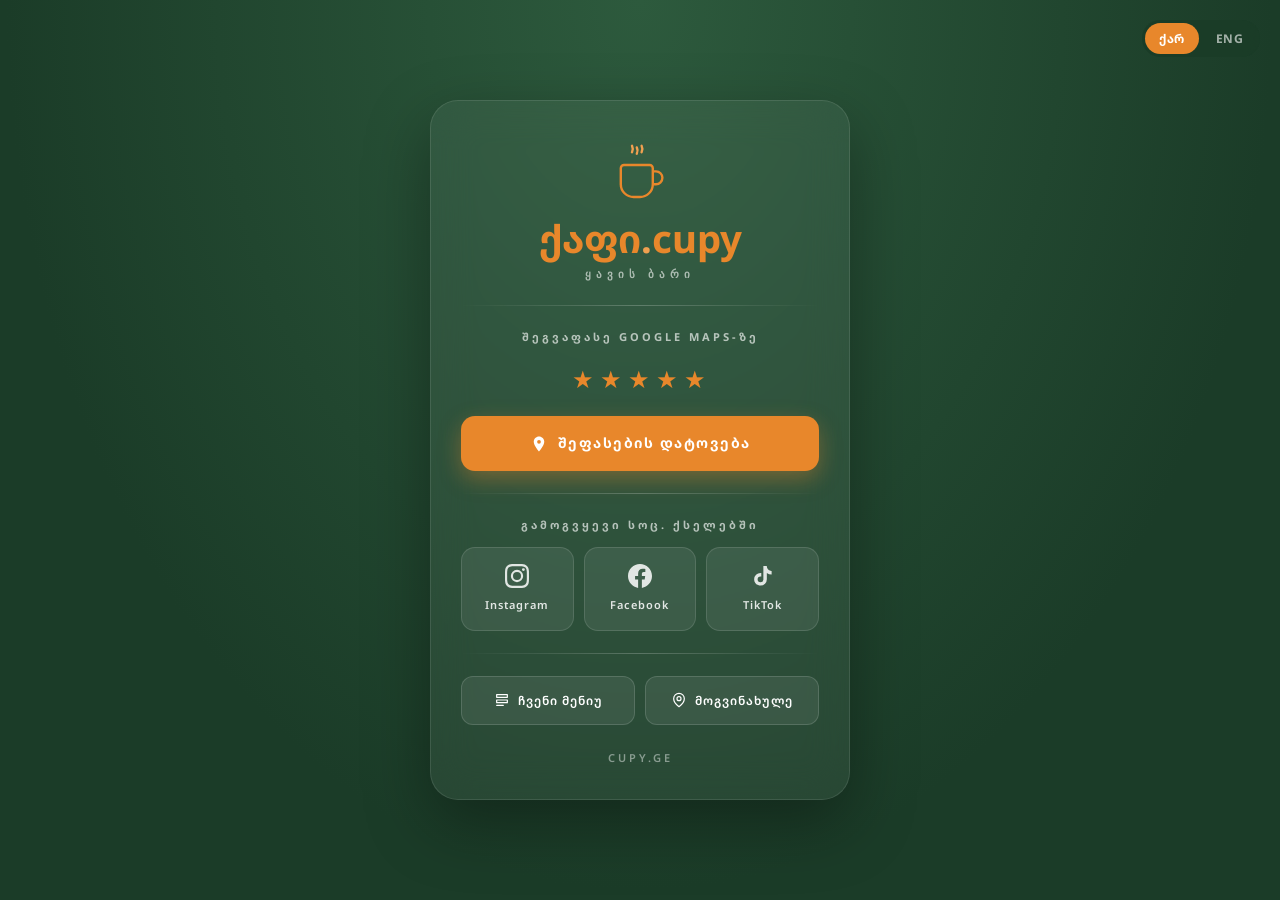
==== links.html @ 667049ec "Add links page Co-Authored-By: Claude Opus 4.7 (1M context) <noreply@anthropic.com>" ====
<!DOCTYPE html>
<html lang="ka">
<head>
  <meta charset="UTF-8">
  <meta name="viewport" content="width=device-width, initial-scale=1.0">
  <meta http-equiv="X-UA-Compatible" content="IE=edge">

  <!-- SEO -->
  <title>ქაფი • cupy | Links — Review, Socials & Menu</title>
  <meta name="description" content="ქაფი • cupy — დაგვიტოვე შეფასება Google Maps-ზე და გამოგვყევი სოციალურ ქსელებში. Rate us on Google Maps and follow cupy coffee bar on socials.">
  <meta name="robots" content="index, follow">
  <link rel="canonical" href="https://cupy.ge/links">

  <!-- Open Graph -->
  <meta property="og:type" content="website">
  <meta property="og:title" content="ქაფი • cupy — Review & Socials">
  <meta property="og:description" content="Rate us on Google Maps and follow cupy coffee bar on Instagram, Facebook and TikTok.">
  <meta property="og:url" content="https://cupy.ge/links">
  <meta property="og:image" content="https://cupy.ge/images/og-cover.png">
  <meta property="og:locale" content="ka_GE">
  <meta property="og:locale:alternate" content="en_US">

  <!-- Hreflang -->
  <link rel="alternate" hreflang="ka" href="https://cupy.ge/links">
  <link rel="alternate" hreflang="en" href="https://cupy.ge/links?lang=en">
  <link rel="alternate" hreflang="x-default" href="https://cupy.ge/links">

  <!-- Favicon -->
  <link rel="icon" href="favicon/favicon.svg" type="image/svg+xml">
  <link rel="manifest" href="favicon/site.webmanifest">
  <meta name="theme-color" content="#1B3C28">

  <!-- Fonts -->
  <link rel="preconnect" href="https://fonts.googleapis.com">
  <link rel="preconnect" href="https://fonts.gstatic.com" crossorigin>
  <link href="https://fonts.googleapis.com/css2?family=Noto+Sans+Georgian:wght@400;600;700&display=swap" rel="stylesheet">

  <!-- Stylesheet -->
  <link rel="preload" href="css/style.min.css" as="style">
  <link rel="stylesheet" href="css/style.min.css" media="print" onload="this.media='all'">
  <noscript><link rel="stylesheet" href="css/style.min.css"></noscript>
</head>
<body class="lp-body">

  <!-- Language Toggle (floating) -->
  <div class="lp-lang lang-toggle" role="group" aria-label="Language">
    <button class="lang-btn active" data-lang="ka" onclick="setLang('ka')">ქარ</button>
    <button class="lang-btn" data-lang="en" onclick="setLang('en')">ENG</button>
  </div>

  <main class="lp-card">

    <!-- Logo -->
    <div class="lp-logo-wrap">
      <div class="lp-icon" aria-hidden="true">
        <svg viewBox="0 0 80 80" fill="none" xmlns="http://www.w3.org/2000/svg">
          <path d="M20 30h32a4 4 0 0 1 4 4v20a16 16 0 0 1-16 16H32a16 16 0 0 1-16-16V34a4 4 0 0 1 4-4z" stroke="#E8872B" stroke-width="3"/>
          <path d="M56 38h4a8 8 0 0 1 0 16h-4" stroke="#E8872B" stroke-width="3"/>
          <path d="M30 14c0 0 2-4 0-8" stroke="#F0A050" stroke-width="3" stroke-linecap="round"/>
          <path d="M36 16c0 0 2-4 0-8" stroke="#F0A050" stroke-width="3" stroke-linecap="round"/>
          <path d="M42 14c0 0 2-4 0-8" stroke="#F0A050" stroke-width="3" stroke-linecap="round"/>
        </svg>
      </div>
      <h1 class="lp-logo"><span data-ka="ქაფი" data-en="cupy">ქაფი</span><span class="dot">.</span>cupy</h1>
      <p class="lp-subtitle" data-ka="ყავის ბარი" data-en="coffee bar">ყავის ბარი</p>
    </div>

    <div class="lp-divider"></div>

    <!-- Rate on Google Maps -->
    <section class="lp-sec">
      <p class="lp-label" data-ka="შეგვაფასე Google Maps-ზე" data-en="Rate us on Google Maps">შეგვაფასე Google Maps-ზე</p>
      <div class="lp-stars" aria-hidden="true">
        <span>★</span><span>★</span><span>★</span><span>★</span><span>★</span>
      </div>
      <a href="https://maps.app.goo.gl/9YFwAdJ19i42Wx4o9" class="lp-btn" target="_blank" rel="noopener noreferrer">
        <svg viewBox="0 0 24 24" fill="currentColor" aria-hidden="true"><path d="M12 2C8.13 2 5 5.13 5 9c0 5.25 7 13 7 13s7-7.75 7-13c0-3.87-3.13-7-7-7zm0 9.5a2.5 2.5 0 1 1 0-5 2.5 2.5 0 0 1 0 5z"/></svg>
        <span data-ka="შეფასების დატოვება" data-en="Leave a Review">შეფასების დატოვება</span>
      </a>
    </section>

    <div class="lp-divider"></div>

    <!-- Follow on Socials -->
    <section class="lp-sec">
      <p class="lp-label" data-ka="გამოგვყევი სოც. ქსელებში" data-en="Follow us on socials">გამოგვყევი სოც. ქსელებში</p>
      <div class="lp-socials">
        <a href="https://www.instagram.com/cupy.coffeebar/" class="lp-social lp-ig" aria-label="Instagram" target="_blank" rel="noopener noreferrer">
          <svg viewBox="0 0 24 24" aria-hidden="true"><path d="M12 2.163c3.204 0 3.584.012 4.85.07 3.252.148 4.771 1.691 4.919 4.919.058 1.265.069 1.645.069 4.849 0 3.205-.012 3.584-.069 4.849-.149 3.225-1.664 4.771-4.919 4.919-1.266.058-1.644.07-4.85.07-3.204 0-3.584-.012-4.849-.07-3.26-.149-4.771-1.699-4.919-4.92-.058-1.265-.07-1.644-.07-4.849 0-3.204.013-3.583.07-4.849.149-3.227 1.664-4.771 4.919-4.919 1.266-.057 1.645-.069 4.849-.069zM12 0C8.741 0 8.333.014 7.053.072 2.695.272.273 2.69.073 7.052.014 8.333 0 8.741 0 12c0 3.259.014 3.668.072 4.948.2 4.358 2.618 6.78 6.98 6.98C8.333 23.986 8.741 24 12 24c3.259 0 3.668-.014 4.948-.072 4.354-.2 6.782-2.618 6.979-6.98.059-1.28.073-1.689.073-4.948 0-3.259-.014-3.667-.072-4.947-.196-4.354-2.617-6.78-6.979-6.98C15.668.014 15.259 0 12 0zm0 5.838a6.162 6.162 0 100 12.324 6.162 6.162 0 000-12.324zM12 16a4 4 0 110-8 4 4 0 010 8zm6.406-11.845a1.44 1.44 0 100 2.881 1.44 1.44 0 000-2.881z"/></svg>
          <span>Instagram</span>
        </a>
        <a href="https://www.facebook.com/coffee.moves.friendship/" class="lp-social lp-fb" aria-label="Facebook" target="_blank" rel="noopener noreferrer">
          <svg viewBox="0 0 24 24" aria-hidden="true"><path d="M24 12.073c0-6.627-5.373-12-12-12s-12 5.373-12 12c0 5.99 4.388 10.954 10.125 11.854v-8.385H7.078v-3.47h3.047V9.43c0-3.007 1.792-4.669 4.533-4.669 1.312 0 2.686.235 2.686.235v2.953H15.83c-1.491 0-1.956.925-1.956 1.874v2.25h3.328l-.532 3.47h-2.796v8.385C19.612 23.027 24 18.062 24 12.073z"/></svg>
          <span>Facebook</span>
        </a>
        <a href="https://www.tiktok.com/@coffee.moves.friendship" class="lp-social lp-tt" aria-label="TikTok" target="_blank" rel="noopener noreferrer">
          <svg viewBox="0 0 24 24" aria-hidden="true"><path d="M19.59 6.69a4.83 4.83 0 01-3.77-4.25V2h-3.45v13.67a2.89 2.89 0 01-2.88 2.5 2.89 2.89 0 01-2.89-2.89 2.89 2.89 0 012.89-2.89c.28 0 .54.04.79.1v-3.5a6.37 6.37 0 00-.79-.05A6.34 6.34 0 003.15 15.2a6.34 6.34 0 0010.86 4.44 6.28 6.28 0 001.83-4.44V8.88a8.28 8.28 0 004.79 1.52V7a4.85 4.85 0 01-1.04-.31z"/></svg>
          <span>TikTok</span>
        </a>
      </div>
    </section>

    <div class="lp-divider"></div>

    <!-- Secondary actions -->
    <section class="lp-sec">
      <div class="lp-secs">
        <a href="/menu" class="lp-btn-sec">
          <svg viewBox="0 0 24 24" fill="none" stroke="currentColor" stroke-width="1.8" stroke-linecap="round" stroke-linejoin="round" aria-hidden="true"><path d="M4 4h16v4H4zM4 12h16v4H4zM4 20h10v0"/></svg>
          <span data-ka="ჩვენი მენიუ" data-en="Our Menu">ჩვენი მენიუ</span>
        </a>
        <a href="https://maps.google.com/?q=148%20Davit%20Guramishvili%20Ave%2C%20Tbilisi" class="lp-btn-sec" target="_blank" rel="noopener noreferrer">
          <svg viewBox="0 0 24 24" fill="none" stroke="currentColor" stroke-width="1.8" stroke-linecap="round" stroke-linejoin="round" aria-hidden="true"><path d="M20 10c0 6-8 12-8 12s-8-6-8-12a8 8 0 1 1 16 0Z"/><circle cx="12" cy="10" r="3"/></svg>
          <span data-ka="მოგვინახულე" data-en="Visit Us">მოგვინახულე</span>
        </a>
      </div>
    </section>

    <p class="lp-foot">
      <a href="/" data-ka="cupy.ge" data-en="cupy.ge">cupy.ge</a>
    </p>

  </main>

  <!-- JavaScript -->
  <script src="js/script.min.js" defer></script>
</body>
</html>
---- css/style.min.css ----
:root{--gd:#1B3C28;--g:#2D5A3D;--gm:#3A7D52;--gl:#6BAF82;--gp:#E6EDE8;--gbg:#EFF5F1;--o:#E8872B;--ol:#F0A050;--og:#FFF3E6;--cr:#F8F6F1;--crl:#FDFCF9;--w:#FEFEFE;--t:#1E3328;--tm:#3D5C4A;--tl:#6D8B78;--bd:#D4DDD6}@font-face{font-family:'New Hero';src:url('../fonts/new-hero.woff2') format('woff2'),local('New Hero'),local('NewHero');font-weight:400 800;font-style:normal;font-display:swap}*,::after,::before{margin:0;padding:0;box-sizing:border-box}html{scroll-behavior:smooth;-webkit-text-size-adjust:100%}body{font-family:'New Hero',Nunito,'Noto Sans Georgian',sans-serif;background:var(--cr);color:var(--t);overflow-x:hidden;line-height:1.6;-webkit-font-smoothing:antialiased}img{max-width:100%;height:auto;display:block}a{text-decoration:none;color:inherit}button{font-family:inherit;cursor:pointer;border:none}.noscript-fallback{padding:40px;text-align:center;font-family:sans-serif}body::before{content:'';position:fixed;inset:0;pointer-events:none;z-index:9999;opacity:.015;background-image:url("data:image/svg+xml,%3Csvg viewBox='0 0 256 256' xmlns='http://www.w3.org/2000/svg'%3E%3Cfilter id='n'%3E%3CfeTurbulence type='fractalNoise' baseFrequency='0.85' numOctaves='4' stitchTiles='stitch'/%3E%3C/filter%3E%3Crect width='100%25' height='100%25' filter='url(%23n)'/%3E%3C/svg%3E")}@media (max-width:640px){body::before{display:none}}.ctn{max-width:1160px;margin:0 auto;padding:0 24px}.lang-toggle{display:flex;gap:3px;background:rgba(27,60,40,.92);backdrop-filter:blur(12px);border-radius:100px;padding:3px;margin-left:auto}.lang-btn{background:0 0;color:rgba(255,255,255,.6);font-family:'New Hero',Nunito,'Noto Sans Georgian',sans-serif;font-size:12px;font-weight:700;padding:7px 14px;border-radius:100px;transition:.3s;letter-spacing:.5px}.lang-btn.active{background:var(--o);color:#fff}.mob-btn{display:none;position:fixed;top:20px;left:20px;z-index:1001;width:44px;height:44px;background:rgba(27,60,40,.92);backdrop-filter:blur(12px);border-radius:12px;flex-direction:column;align-items:center;justify-content:center;gap:5px}.mob-btn span{display:block;width:20px;height:2px;background:#fff;border-radius:2px;transition:.3s}.mob-btn.open span:first-child{transform:rotate(45deg) translate(5px,5px)}.mob-btn.open span:nth-child(2){opacity:0}.mob-btn.open span:nth-child(3){transform:rotate(-45deg) translate(5px,-5px)}nav{position:fixed;top:0;left:0;width:100%;z-index:999;padding:18px 0;transition:.4s}nav.scrolled{background:rgba(248,246,241,.95);backdrop-filter:blur(14px);padding:12px 0;box-shadow:0 2px 24px rgba(27,60,40,.07)}nav.scrolled .lang-toggle{background:rgba(27,60,40,.12)}.nav-in{display:flex;justify-content:center;align-items:center;gap:40px}.nav-in a{font-size:13px;font-weight:700;letter-spacing:1.5px;text-transform:uppercase;color:var(--g);transition:.3s;position:relative}.nav-in a::after{content:'';position:absolute;bottom:-4px;left:0;width:0;height:2px;background:var(--o);border-radius:2px;transition:width .3s}.nav-in a:hover{color:var(--o)}.nav-in a:hover::after{width:100%}.ndot{width:5px;height:5px;border-radius:50%;background:var(--o);opacity:.4}.hero{min-height:100vh;display:flex;flex-direction:column;justify-content:center;align-items:center;text-align:center;position:relative;background:linear-gradient(170deg,var(--gbg) 0,var(--cr) 50%,var(--og) 100%);padding:80px 24px 60px;overflow:hidden}.hc{position:absolute;border-radius:50%;opacity:.12;animation:fl 10s ease-in-out infinite}.hc:first-child{width:300px;height:300px;border:2px solid var(--gm);top:8%;left:5%}.hc:nth-child(2){width:400px;height:400px;border:2px solid var(--o);top:15%;right:5%;animation-delay:-3s}.hc:nth-child(3){width:200px;height:200px;background:var(--o);bottom:12%;left:12%;animation-delay:-6s;opacity:.06}.hc:nth-child(4){width:160px;height:160px;background:var(--gm);bottom:20%;right:15%;animation-delay:-2s;opacity:.06}@keyframes fl{0%,100%{transform:translateY(0) scale(1)}50%{transform:translateY(-18px) scale(1.02)}}.hi{width:72px;height:72px;margin-bottom:28px;opacity:0;animation:fu .7s ease .2s forwards}.hb{font-family:'New Hero',Fredoka,'Noto Sans Georgian',sans-serif;font-size:clamp(3.5rem, 10vw, 8rem);font-weight:700;color:var(--gd);line-height:1;margin-bottom:6px;opacity:0;animation:fu .7s ease .35s forwards}.hb .dot{color:var(--o)}.hs{font-family:'New Hero',Fredoka,sans-serif;font-size:clamp(1rem, 2.5vw, 1.4rem);font-weight:600;color:var(--o);letter-spacing:8px;text-transform:uppercase;margin-bottom:36px;opacity:0;animation:fu .7s ease .5s forwards}html[lang=ka] .hb{margin-bottom:16px}.ht{font-family:'New Hero',Nunito,'Noto Sans Georgian',sans-serif;font-size:clamp(1rem, 2vw, 1.2rem);font-weight:400;color:var(--tl);max-width:420px;line-height:1.7;opacity:0;animation:fu .7s ease .65s forwards}.sh{position:absolute;bottom:32px;left:50%;transform:translateX(-50%);display:flex;flex-direction:column;align-items:center;gap:8px;opacity:0;animation:fu .7s ease 1s forwards}.sh span{font-size:10px;letter-spacing:3px;text-transform:uppercase;color:var(--tl);font-weight:600}.shl{width:2px;height:32px;background:var(--o);border-radius:2px;animation:pu 2s ease-in-out infinite}@keyframes pu{0%,100%{transform:scaleY(1);opacity:1}50%{transform:scaleY(.4);opacity:.3}}@keyframes fu{from{opacity:0;transform:translateY(24px)}to{opacity:1;transform:translateY(0)}}.sp{padding:80px 0}.sl{font-family:'New Hero',Fredoka,'Noto Sans Georgian',sans-serif;font-size:13px;font-weight:600;letter-spacing:3px;text-transform:uppercase;color:var(--o);margin-bottom:10px}.st{font-family:'New Hero',Fredoka,'Noto Sans Georgian',sans-serif;font-size:clamp(1.8rem, 4vw, 2.8rem);font-weight:700;color:var(--gd);margin-bottom:14px;line-height:1.2}.sd{font-size:1rem;color:var(--tl);line-height:1.7;max-width:520px}.aw{background:var(--w);border-radius:24px;overflow:hidden;display:grid;grid-template-columns:1fr 1fr;box-shadow:0 4px 40px rgba(27,60,40,.05)}.ai{background:linear-gradient(135deg,var(--g) 0,var(--gm) 50%,var(--ol) 100%);position:relative;min-height:400px;display:flex;align-items:flex-end;padding:24px}.ai::before{content:'☕';position:absolute;top:50%;left:50%;transform:translate(-50%,-50%);font-size:90px;opacity:.2}.ail{background:rgba(0,0,0,.45);backdrop-filter:blur(8px);color:#fff;padding:14px 20px;border-radius:12px;font-size:13px;font-weight:500;width:100%}.ac{padding:56px 48px;display:flex;flex-direction:column;justify-content:center}.avs{display:flex;flex-direction:column;gap:20px;margin-top:28px}.av{display:flex;gap:14px;align-items:flex-start}.avi{width:42px;height:42px;min-width:42px;border-radius:12px;background:var(--gp);display:flex;align-items:center;justify-content:center;font-size:18px}.av h4{font-family:'New Hero',Fredoka,'Noto Sans Georgian',sans-serif;font-size:15px;font-weight:600;color:var(--g);margin-bottom:2px}.av p{font-size:13px;color:var(--tl);line-height:1.5}.ms{background:var(--gbg)}.mh{text-align:center;margin-bottom:48px}.mh .sd{margin:0 auto}.mg{background:var(--w);border-radius:20px;padding:32px;margin-bottom:20px;box-shadow:0 2px 20px rgba(27,60,40,.04)}.mgt{font-family:'New Hero',Fredoka,'Noto Sans Georgian',sans-serif;font-size:1.1rem;font-weight:700;color:var(--g);margin-bottom:20px;display:flex;align-items:center;gap:10px}.mgt .ic{font-size:22px}.mis{display:grid;grid-template-columns:1fr 1fr;gap:12px}.mi{display:flex;justify-content:space-between;align-items:flex-start;padding:16px 20px;border-radius:14px;background:var(--gbg);transition:.3s;gap:12px}.mi:hover{background:var(--og);transform:translateY(-1px)}.mi h3{font-family:'New Hero',Fredoka,'Noto Sans Georgian',sans-serif;font-size:.95rem;font-weight:600;color:var(--gd);margin-bottom:2px}.mi p{font-size:12px;color:var(--tl);font-weight:500}html[lang=en] .menu-item-alt{display:none}.mp{font-family:'New Hero',Fredoka,sans-serif;font-size:1.15rem;font-weight:700;color:var(--o);white-space:nowrap}.mex{display:grid;grid-template-columns:repeat(4,1fr);gap:12px;margin-top:12px}.me{background:var(--w);border:2px dashed var(--bd);border-radius:14px;padding:14px 16px;text-align:center;transition:.3s}.me:hover{border-color:var(--o)}.mei{font-size:20px;margin-bottom:6px}.me h4{font-family:'New Hero',Fredoka,'Noto Sans Georgian',sans-serif;font-size:12px;font-weight:600;color:var(--tm);margin-bottom:2px}.me .pr{font-family:'New Hero',Fredoka,sans-serif;font-size:14px;font-weight:700;color:var(--o)}.me .fr{color:var(--gm)}.ib{background:linear-gradient(135deg,var(--g) 0,var(--gm) 100%);border-radius:16px;padding:24px 32px;margin-top:20px;margin-bottom:20px;display:flex;align-items:center;justify-content:center;gap:16px;color:#fff;flex-wrap:wrap}.ib h3{font-family:'New Hero',Fredoka,'Noto Sans Georgian',sans-serif;font-size:1.3rem;font-weight:700}.ib .bd{background:var(--o);padding:6px 16px;border-radius:100px;font-family:'New Hero',Fredoka,sans-serif;font-weight:700;font-size:1rem}.ib-note{font-size:14px;opacity:.85}.gs{background:var(--gd);padding:80px 0}.gs .sl{color:var(--ol);text-align:center}.gs .st{color:#fff;text-align:center;margin-bottom:40px}.gg{display:grid;grid-template-columns:repeat(4,1fr);grid-template-rows:repeat(2,200px);gap:12px}.gi{border-radius:14px;overflow:hidden;background:linear-gradient(135deg,rgba(45,90,61,.8),rgba(232,135,43,.3));cursor:pointer;transition:transform .4s}.gi:hover{transform:scale(1.03)}.gi:first-child{grid-column:span 2;grid-row:span 2}.gph{width:100%;height:100%;display:flex;flex-direction:column;align-items:center;justify-content:center;color:rgba(255,255,255,.5);font-size:13px;font-weight:600;gap:8px}.gph svg{width:28px;height:28px;opacity:.4}.lg{display:grid;grid-template-columns:1fr 1fr;gap:48px;align-items:start}.ld{display:flex;flex-direction:column;gap:24px;margin-top:32px}.li{display:flex;gap:14px;align-items:flex-start}.lic{width:44px;height:44px;min-width:44px;border-radius:12px;background:var(--gp);display:flex;align-items:center;justify-content:center}.lic svg{width:20px;height:20px;stroke:var(--g);fill:none;stroke-width:1.8;stroke-linecap:round}.li h4{font-family:'New Hero',Fredoka,'Noto Sans Georgian',sans-serif;font-size:14px;font-weight:600;color:var(--g);margin-bottom:2px}.li p{font-size:14px;color:var(--tl)}.lm{width:100%;aspect-ratio:1;border-radius:20px;overflow:hidden;background:var(--gp)}.map-link{width:100%;height:100%;display:flex;flex-direction:column;align-items:center;justify-content:center;text-align:center;padding:28px;gap:10px;background:linear-gradient(135deg,rgba(45,90,61,.14),rgba(232,135,43,.1))}.map-marker{font-size:34px}.map-link h3{font-family:'New Hero',Fredoka,'Noto Sans Georgian',sans-serif;font-size:1.3rem;color:var(--gd)}.map-link p{font-size:14px;color:var(--tm)}.map-btn{margin-top:4px;display:inline-flex;align-items:center;justify-content:center;padding:10px 18px;border-radius:999px;background:var(--g);color:#fff;font-size:13px;font-weight:700}.faq-item{background:var(--gbg);border-radius:14px;padding:20px 24px;margin-bottom:12px;cursor:pointer}.faq-item summary{font-family:'New Hero',Fredoka,'Noto Sans Georgian',sans-serif;font-weight:600;font-size:1rem;color:var(--gd);list-style:none;display:flex;justify-content:space-between;align-items:center}.faq-item p{margin-top:12px;font-size:14px;color:var(--tl);line-height:1.7}.faq-section{background:var(--w)}.faq-wrap{max-width:760px;margin:0 auto}.sc{background:linear-gradient(135deg,var(--o) 0,#d47520 100%);padding:48px 24px;text-align:center}.sc p{font-family:'New Hero',Fredoka,'Noto Sans Georgian',sans-serif;font-size:clamp(1.2rem, 3vw, 1.7rem);font-weight:700;color:#fff;margin-bottom:20px}.sls{display:flex;justify-content:center;gap:12px}.sla{width:48px;height:48px;border-radius:50%;background:rgba(255,255,255,.18);display:flex;align-items:center;justify-content:center;transition:.3s}.sla:hover{background:rgba(255,255,255,.35);transform:translateY(-3px)}.sla svg{width:20px;height:20px;fill:#fff}footer{background:var(--gd);padding:40px 24px;text-align:center}.footer-seo{max-width:700px;margin:0 auto 32px;text-align:center;padding:0 24px}.footer-seo p{font-size:13px;color:var(--gl);line-height:1.8;margin-bottom:12px}.fb{font-family:'New Hero',Fredoka,'Noto Sans Georgian',sans-serif;font-size:1.5rem;font-weight:700;color:#fff;margin-bottom:4px}.fb .dot{color:var(--o)}.fsb{font-family:'New Hero',Fredoka,sans-serif;font-size:12px;color:var(--gl);letter-spacing:3px;font-weight:600;margin-bottom:16px}.fl{width:36px;height:2px;background:var(--o);margin:0 auto 16px;border-radius:2px}.fc{font-size:12px;color:var(--tl)}.rv{opacity:0;transform:translateY(28px);transition:.7s cubic-bezier(.22, .61, .36, 1)}.rv.vis{opacity:1;transform:translateY(0)}#about,#faq,#gallery,#location,#menu,.sc,footer{content-visibility:auto;contain-intrinsic-size:1px 900px}@media (max-width:960px){.aw{grid-template-columns:1fr}.ai{min-height:280px}.ac{padding:40px 32px}.mis{grid-template-columns:1fr}.mex{grid-template-columns:repeat(2,1fr)}.gg{grid-template-columns:repeat(2,1fr);grid-template-rows:180px 180px 180px}.gi:first-child{grid-column:span 2;grid-row:span 1}.lg{grid-template-columns:1fr}.lm{aspect-ratio:16/10}}@media (max-width:640px){.ctn{padding:0 16px}.sp{padding:56px 0}.nav-in{display:none}.mob-btn{display:flex;width:48px;height:48px;top:max(14px,env(safe-area-inset-top));left:14px}.nav-in.open{display:flex;flex-direction:column;position:fixed;top:0;left:0;width:100%;height:100vh;background:rgba(27,60,40,.97);backdrop-filter:blur(20px);justify-content:flex-start;align-items:center;gap:20px;overflow-y:auto;padding:96px 22px 32px;z-index:1000}.nav-in.open a{color:#fff;font-size:17px;letter-spacing:2px;padding:10px 0;width:100%;text-align:center}.nav-in.open a:hover{color:var(--o)}.nav-in.open .ndot{background:var(--o);opacity:.6}.nav-in.open .lang-toggle{margin-left:0;margin-top:14px;background:rgba(255,255,255,.12)}.lang-btn{min-height:40px;padding:10px 14px}.hero{min-height:100svh;padding:100px 16px 56px}.hb{font-size:clamp(2.7rem, 15vw, 4.2rem);line-height:.95}.hs{letter-spacing:3px;margin-bottom:22px}.ht{font-size:.98rem;max-width:33ch}.sh{display:none}.ac{padding:32px 20px}.mg{padding:18px 14px;border-radius:16px}.mgt{margin-bottom:14px;font-size:1rem}.mi{padding:14px;border-radius:12px}.mi h3{font-size:.96rem}.mi p{font-size:12px}.mp{font-size:1rem}.mex{grid-template-columns:1fr 1fr}.me{padding:12px 10px}.ib{flex-direction:column;gap:8px;padding:16px 14px;text-align:center;margin-top:16px;margin-bottom:16px}.ib h3{font-size:1.1rem}.ib .bd{font-size:.95rem}.faq-item{padding:16px}.faq-item summary{font-size:.95rem}.faq-item p{font-size:13px}.ld{gap:18px;margin-top:24px}.li p{font-size:13px;line-height:1.6}.sc{padding:38px 16px}.footer-seo{padding:0 8px}.gg{grid-template-columns:1fr;grid-template-rows:repeat(5,160px)}.gi:first-child{grid-column:span 1}}@media (max-width:380px){.ctn{padding:0 14px}.hb{font-size:3rem}.hs{letter-spacing:4px;font-size:.9rem}.mg{padding:14px 12px}.mi{padding:12px}.mgt{font-size:.95rem}.mex{grid-template-columns:1fr}}@media (hover:none){.gi:hover,.mi:hover,.sla:hover{transform:none}.mi:hover{background:var(--gbg)}.sla:hover{background:rgba(255,255,255,.18)}}@media (prefers-reduced-motion:reduce){*,::after,::before{animation:none!important;transition:none!important;scroll-behavior:auto!important}}.mcta{text-align:center;margin-top:36px;padding:28px 20px}.mcta-note{font-size:13px;color:var(--tl);letter-spacing:1px;margin-bottom:18px}.mcta-btn{display:inline-flex;align-items:center;gap:10px;background:var(--o);color:#fff;padding:16px 32px;border-radius:999px;font-family:'New Hero',Fredoka,'Noto Sans Georgian',sans-serif;font-size:14px;font-weight:700;letter-spacing:1.5px;text-transform:uppercase;transition:.3s;box-shadow:0 6px 20px rgba(232,135,43,.32)}.mcta-btn:hover{transform:translateY(-2px);background:#d47520;box-shadow:0 10px 28px rgba(232,135,43,.42)}.mcta-btn svg{width:18px;height:18px;stroke:currentColor;fill:none;stroke-width:2.4;stroke-linecap:round;stroke-linejoin:round}.mph{background:linear-gradient(170deg,var(--gbg) 0,var(--cr) 50%,var(--og) 100%);padding:140px 24px 56px;text-align:center}.mph .sd{margin:0 auto 16px}.mph-back{display:inline-flex;align-items:center;gap:6px;color:var(--g);font-size:12px;font-weight:700;letter-spacing:2px;text-transform:uppercase;margin-top:18px;transition:.3s}.mph-back:hover{color:var(--o)}@media (max-width:640px){.mph{padding:110px 16px 40px}.mcta-btn{padding:14px 26px;font-size:13px}}.nav-in a.np-active{color:var(--o)}.nav-in a.np-active::after{width:100%}.lp-body{background:radial-gradient(ellipse at top,var(--g) 0,var(--gd) 70%);min-height:100vh;min-height:100svh;display:flex;align-items:center;justify-content:center;padding:40px 20px;position:relative}.lp-body::before{content:'';position:fixed;inset:0;pointer-events:none;background-image:radial-gradient(circle at 15% 20%,rgba(232,135,43,.10),transparent 40%),radial-gradient(circle at 85% 80%,rgba(107,175,130,.12),transparent 45%);z-index:0}.lp-card{position:relative;z-index:1;width:100%;max-width:420px;background:rgba(255,255,255,.055);backdrop-filter:blur(20px);-webkit-backdrop-filter:blur(20px);border:1px solid rgba(255,255,255,.1);border-radius:28px;padding:40px 30px 32px;text-align:center;box-shadow:0 24px 64px rgba(0,0,0,.35)}.lp-logo-wrap{margin-bottom:8px}.lp-icon{width:64px;height:64px;margin:0 auto 14px}.lp-icon svg{width:100%;height:100%}.lp-logo{font-family:'New Hero',Fredoka,'Noto Sans Georgian',sans-serif;font-size:2.4rem;font-weight:700;color:var(--o);line-height:1;margin-bottom:8px}.lp-logo .dot{color:var(--ol)}.lp-subtitle{font-family:'New Hero',Fredoka,sans-serif;font-size:11px;letter-spacing:5px;text-transform:uppercase;color:rgba(255,255,255,.6);font-weight:600}.lp-divider{height:1px;background:linear-gradient(90deg,transparent,rgba(255,255,255,.22),transparent);margin:22px 0}.lp-label{font-family:'New Hero',Fredoka,'Noto Sans Georgian',sans-serif;font-size:11px;letter-spacing:3px;text-transform:uppercase;color:rgba(255,255,255,.65);font-weight:700;margin-bottom:14px}.lp-stars{display:flex;justify-content:center;gap:4px;margin-bottom:18px;font-size:24px;color:var(--o);letter-spacing:2px}.lp-btn{display:flex;align-items:center;justify-content:center;gap:10px;width:100%;background:var(--o);color:#fff;padding:16px 22px;border-radius:14px;font-family:'New Hero',Fredoka,'Noto Sans Georgian',sans-serif;font-size:14px;font-weight:700;letter-spacing:1.5px;text-transform:uppercase;transition:.3s;box-shadow:0 8px 22px rgba(232,135,43,.38)}.lp-btn:hover{transform:translateY(-2px);background:#d47520;box-shadow:0 12px 28px rgba(232,135,43,.48)}.lp-btn svg{width:18px;height:18px;fill:#fff}.lp-socials{display:grid;grid-template-columns:repeat(3,1fr);gap:10px}.lp-social{display:flex;flex-direction:column;align-items:center;justify-content:center;gap:8px;padding:16px 8px;border-radius:14px;background:rgba(255,255,255,.08);border:1px solid rgba(255,255,255,.12);color:rgba(255,255,255,.85);font-size:11px;font-weight:600;letter-spacing:1px;transition:.3s}.lp-social svg{width:24px;height:24px;fill:currentColor;transition:.3s}.lp-social:hover{transform:translateY(-3px);background:rgba(255,255,255,.14);color:#fff}.lp-ig:hover{color:#e1306c;border-color:rgba(225,48,108,.5)}.lp-fb:hover{color:#1877f2;border-color:rgba(24,119,242,.5)}.lp-tt:hover{color:#fff;border-color:rgba(255,255,255,.4)}.lp-secs{display:grid;grid-template-columns:1fr 1fr;gap:10px}.lp-btn-sec{display:flex;align-items:center;justify-content:center;gap:8px;padding:14px 12px;border-radius:12px;background:rgba(255,255,255,.08);border:1px solid rgba(255,255,255,.14);color:#fff;font-family:'New Hero',Fredoka,'Noto Sans Georgian',sans-serif;font-size:12px;font-weight:600;letter-spacing:1px;text-transform:uppercase;transition:.3s}.lp-btn-sec:hover{background:rgba(255,255,255,.14);border-color:var(--o);color:var(--ol)}.lp-btn-sec svg{width:16px;height:16px;flex-shrink:0}.lp-foot{margin-top:24px;font-size:11px;letter-spacing:3px;text-transform:uppercase;color:rgba(255,255,255,.45);font-weight:600}.lp-foot a{color:inherit;transition:.3s}.lp-foot a:hover{color:var(--ol)}.lp-lang{position:fixed;top:20px;right:20px;z-index:10;margin-left:0}@media (max-width:480px){.lp-card{padding:32px 22px 26px;border-radius:24px}.lp-logo{font-size:2rem}.lp-icon{width:56px;height:56px}.lp-lang{top:14px;right:14px}.lp-stars{font-size:22px}.lp-btn-sec{font-size:11px;padding:12px 8px}}
---- css/style.min.css ----
:root{--gd:#1B3C28;--g:#2D5A3D;--gm:#3A7D52;--gl:#6BAF82;--gp:#E6EDE8;--gbg:#EFF5F1;--o:#E8872B;--ol:#F0A050;--og:#FFF3E6;--cr:#F8F6F1;--crl:#FDFCF9;--w:#FEFEFE;--t:#1E3328;--tm:#3D5C4A;--tl:#6D8B78;--bd:#D4DDD6}@font-face{font-family:'New Hero';src:url('../fonts/new-hero.woff2') format('woff2'),local('New Hero'),local('NewHero');font-weight:400 800;font-style:normal;font-display:swap}*,::after,::before{margin:0;padding:0;box-sizing:border-box}html{scroll-behavior:smooth;-webkit-text-size-adjust:100%}body{font-family:'New Hero',Nunito,'Noto Sans Georgian',sans-serif;background:var(--cr);color:var(--t);overflow-x:hidden;line-height:1.6;-webkit-font-smoothing:antialiased}img{max-width:100%;height:auto;display:block}a{text-decoration:none;color:inherit}button{font-family:inherit;cursor:pointer;border:none}.noscript-fallback{padding:40px;text-align:center;font-family:sans-serif}body::before{content:'';position:fixed;inset:0;pointer-events:none;z-index:9999;opacity:.015;background-image:url("data:image/svg+xml,%3Csvg viewBox='0 0 256 256' xmlns='http://www.w3.org/2000/svg'%3E%3Cfilter id='n'%3E%3CfeTurbulence type='fractalNoise' baseFrequency='0.85' numOctaves='4' stitchTiles='stitch'/%3E%3C/filter%3E%3Crect width='100%25' height='100%25' filter='url(%23n)'/%3E%3C/svg%3E")}@media (max-width:640px){body::before{display:none}}.ctn{max-width:1160px;margin:0 auto;padding:0 24px}.lang-toggle{display:flex;gap:3px;background:rgba(27,60,40,.92);backdrop-filter:blur(12px);border-radius:100px;padding:3px;margin-left:auto}.lang-btn{background:0 0;color:rgba(255,255,255,.6);font-family:'New Hero',Nunito,'Noto Sans Georgian',sans-serif;font-size:12px;font-weight:700;padding:7px 14px;border-radius:100px;transition:.3s;letter-spacing:.5px}.lang-btn.active{background:var(--o);color:#fff}.mob-btn{display:none;position:fixed;top:20px;left:20px;z-index:1001;width:44px;height:44px;background:rgba(27,60,40,.92);backdrop-filter:blur(12px);border-radius:12px;flex-direction:column;align-items:center;justify-content:center;gap:5px}.mob-btn span{display:block;width:20px;height:2px;background:#fff;border-radius:2px;transition:.3s}.mob-btn.open span:first-child{transform:rotate(45deg) translate(5px,5px)}.mob-btn.open span:nth-child(2){opacity:0}.mob-btn.open span:nth-child(3){transform:rotate(-45deg) translate(5px,-5px)}nav{position:fixed;top:0;left:0;width:100%;z-index:999;padding:18px 0;transition:.4s}nav.scrolled{background:rgba(248,246,241,.95);backdrop-filter:blur(14px);padding:12px 0;box-shadow:0 2px 24px rgba(27,60,40,.07)}nav.scrolled .lang-toggle{background:rgba(27,60,40,.12)}.nav-in{display:flex;justify-content:center;align-items:center;gap:40px}.nav-in a{font-size:13px;font-weight:700;letter-spacing:1.5px;text-transform:uppercase;color:var(--g);transition:.3s;position:relative}.nav-in a::after{content:'';position:absolute;bottom:-4px;left:0;width:0;height:2px;background:var(--o);border-radius:2px;transition:width .3s}.nav-in a:hover{color:var(--o)}.nav-in a:hover::after{width:100%}.ndot{width:5px;height:5px;border-radius:50%;background:var(--o);opacity:.4}.hero{min-height:100vh;display:flex;flex-direction:column;justify-content:center;align-items:center;text-align:center;position:relative;background:linear-gradient(170deg,var(--gbg) 0,var(--cr) 50%,var(--og) 100%);padding:80px 24px 60px;overflow:hidden}.hc{position:absolute;border-radius:50%;opacity:.12;animation:fl 10s ease-in-out infinite}.hc:first-child{width:300px;height:300px;border:2px solid var(--gm);top:8%;left:5%}.hc:nth-child(2){width:400px;height:400px;border:2px solid var(--o);top:15%;right:5%;animation-delay:-3s}.hc:nth-child(3){width:200px;height:200px;background:var(--o);bottom:12%;left:12%;animation-delay:-6s;opacity:.06}.hc:nth-child(4){width:160px;height:160px;background:var(--gm);bottom:20%;right:15%;animation-delay:-2s;opacity:.06}@keyframes fl{0%,100%{transform:translateY(0) scale(1)}50%{transform:translateY(-18px) scale(1.02)}}.hi{width:72px;height:72px;margin-bottom:28px;opacity:0;animation:fu .7s ease .2s forwards}.hb{font-family:'New Hero',Fredoka,'Noto Sans Georgian',sans-serif;font-size:clamp(3.5rem, 10vw, 8rem);font-weight:700;color:var(--gd);line-height:1;margin-bottom:6px;opacity:0;animation:fu .7s ease .35s forwards}.hb .dot{color:var(--o)}.hs{font-family:'New Hero',Fredoka,sans-serif;font-size:clamp(1rem, 2.5vw, 1.4rem);font-weight:600;color:var(--o);letter-spacing:8px;text-transform:uppercase;margin-bottom:36px;opacity:0;animation:fu .7s ease .5s forwards}html[lang=ka] .hb{margin-bottom:16px}.ht{font-family:'New Hero',Nunito,'Noto Sans Georgian',sans-serif;font-size:clamp(1rem, 2vw, 1.2rem);font-weight:400;color:var(--tl);max-width:420px;line-height:1.7;opacity:0;animation:fu .7s ease .65s forwards}.sh{position:absolute;bottom:32px;left:50%;transform:translateX(-50%);display:flex;flex-direction:column;align-items:center;gap:8px;opacity:0;animation:fu .7s ease 1s forwards}.sh span{font-size:10px;letter-spacing:3px;text-transform:uppercase;color:var(--tl);font-weight:600}.shl{width:2px;height:32px;background:var(--o);border-radius:2px;animation:pu 2s ease-in-out infinite}@keyframes pu{0%,100%{transform:scaleY(1);opacity:1}50%{transform:scaleY(.4);opacity:.3}}@keyframes fu{from{opacity:0;transform:translateY(24px)}to{opacity:1;transform:translateY(0)}}.sp{padding:80px 0}.sl{font-family:'New Hero',Fredoka,'Noto Sans Georgian',sans-serif;font-size:13px;font-weight:600;letter-spacing:3px;text-transform:uppercase;color:var(--o);margin-bottom:10px}.st{font-family:'New Hero',Fredoka,'Noto Sans Georgian',sans-serif;font-size:clamp(1.8rem, 4vw, 2.8rem);font-weight:700;color:var(--gd);margin-bottom:14px;line-height:1.2}.sd{font-size:1rem;color:var(--tl);line-height:1.7;max-width:520px}.aw{background:var(--w);border-radius:24px;overflow:hidden;display:grid;grid-template-columns:1fr 1fr;box-shadow:0 4px 40px rgba(27,60,40,.05)}.ai{background:linear-gradient(135deg,var(--g) 0,var(--gm) 50%,var(--ol) 100%);position:relative;min-height:400px;display:flex;align-items:flex-end;padding:24px}.ai::before{content:'☕';position:absolute;top:50%;left:50%;transform:translate(-50%,-50%);font-size:90px;opacity:.2}.ail{background:rgba(0,0,0,.45);backdrop-filter:blur(8px);color:#fff;padding:14px 20px;border-radius:12px;font-size:13px;font-weight:500;width:100%}.ac{padding:56px 48px;display:flex;flex-direction:column;justify-content:center}.avs{display:flex;flex-direction:column;gap:20px;margin-top:28px}.av{display:flex;gap:14px;align-items:flex-start}.avi{width:42px;height:42px;min-width:42px;border-radius:12px;background:var(--gp);display:flex;align-items:center;justify-content:center;font-size:18px}.av h4{font-family:'New Hero',Fredoka,'Noto Sans Georgian',sans-serif;font-size:15px;font-weight:600;color:var(--g);margin-bottom:2px}.av p{font-size:13px;color:var(--tl);line-height:1.5}.ms{background:var(--gbg)}.mh{text-align:center;margin-bottom:48px}.mh .sd{margin:0 auto}.mg{background:var(--w);border-radius:20px;padding:32px;margin-bottom:20px;box-shadow:0 2px 20px rgba(27,60,40,.04)}.mgt{font-family:'New Hero',Fredoka,'Noto Sans Georgian',sans-serif;font-size:1.1rem;font-weight:700;color:var(--g);margin-bottom:20px;display:flex;align-items:center;gap:10px}.mgt .ic{font-size:22px}.mis{display:grid;grid-template-columns:1fr 1fr;gap:12px}.mi{display:flex;justify-content:space-between;align-items:flex-start;padding:16px 20px;border-radius:14px;background:var(--gbg);transition:.3s;gap:12px}.mi:hover{background:var(--og);transform:translateY(-1px)}.mi h3{font-family:'New Hero',Fredoka,'Noto Sans Georgian',sans-serif;font-size:.95rem;font-weight:600;color:var(--gd);margin-bottom:2px}.mi p{font-size:12px;color:var(--tl);font-weight:500}html[lang=en] .menu-item-alt{display:none}.mp{font-family:'New Hero',Fredoka,sans-serif;font-size:1.15rem;font-weight:700;color:var(--o);white-space:nowrap}.mex{display:grid;grid-template-columns:repeat(4,1fr);gap:12px;margin-top:12px}.me{background:var(--w);border:2px dashed var(--bd);border-radius:14px;padding:14px 16px;text-align:center;transition:.3s}.me:hover{border-color:var(--o)}.mei{font-size:20px;margin-bottom:6px}.me h4{font-family:'New Hero',Fredoka,'Noto Sans Georgian',sans-serif;font-size:12px;font-weight:600;color:var(--tm);margin-bottom:2px}.me .pr{font-family:'New Hero',Fredoka,sans-serif;font-size:14px;font-weight:700;color:var(--o)}.me .fr{color:var(--gm)}.ib{background:linear-gradient(135deg,var(--g) 0,var(--gm) 100%);border-radius:16px;padding:24px 32px;margin-top:20px;margin-bottom:20px;display:flex;align-items:center;justify-content:center;gap:16px;color:#fff;flex-wrap:wrap}.ib h3{font-family:'New Hero',Fredoka,'Noto Sans Georgian',sans-serif;font-size:1.3rem;font-weight:700}.ib .bd{background:var(--o);padding:6px 16px;border-radius:100px;font-family:'New Hero',Fredoka,sans-serif;font-weight:700;font-size:1rem}.ib-note{font-size:14px;opacity:.85}.gs{background:var(--gd);padding:80px 0}.gs .sl{color:var(--ol);text-align:center}.gs .st{color:#fff;text-align:center;margin-bottom:40px}.gg{display:grid;grid-template-columns:repeat(4,1fr);grid-template-rows:repeat(2,200px);gap:12px}.gi{border-radius:14px;overflow:hidden;background:linear-gradient(135deg,rgba(45,90,61,.8),rgba(232,135,43,.3));cursor:pointer;transition:transform .4s}.gi:hover{transform:scale(1.03)}.gi:first-child{grid-column:span 2;grid-row:span 2}.gph{width:100%;height:100%;display:flex;flex-direction:column;align-items:center;justify-content:center;color:rgba(255,255,255,.5);font-size:13px;font-weight:600;gap:8px}.gph svg{width:28px;height:28px;opacity:.4}.lg{display:grid;grid-template-columns:1fr 1fr;gap:48px;align-items:start}.ld{display:flex;flex-direction:column;gap:24px;margin-top:32px}.li{display:flex;gap:14px;align-items:flex-start}.lic{width:44px;height:44px;min-width:44px;border-radius:12px;background:var(--gp);display:flex;align-items:center;justify-content:center}.lic svg{width:20px;height:20px;stroke:var(--g);fill:none;stroke-width:1.8;stroke-linecap:round}.li h4{font-family:'New Hero',Fredoka,'Noto Sans Georgian',sans-serif;font-size:14px;font-weight:600;color:var(--g);margin-bottom:2px}.li p{font-size:14px;color:var(--tl)}.lm{width:100%;aspect-ratio:1;border-radius:20px;overflow:hidden;background:var(--gp)}.map-link{width:100%;height:100%;display:flex;flex-direction:column;align-items:center;justify-content:center;text-align:center;padding:28px;gap:10px;background:linear-gradient(135deg,rgba(45,90,61,.14),rgba(232,135,43,.1))}.map-marker{font-size:34px}.map-link h3{font-family:'New Hero',Fredoka,'Noto Sans Georgian',sans-serif;font-size:1.3rem;color:var(--gd)}.map-link p{font-size:14px;color:var(--tm)}.map-btn{margin-top:4px;display:inline-flex;align-items:center;justify-content:center;padding:10px 18px;border-radius:999px;background:var(--g);color:#fff;font-size:13px;font-weight:700}.faq-item{background:var(--gbg);border-radius:14px;padding:20px 24px;margin-bottom:12px;cursor:pointer}.faq-item summary{font-family:'New Hero',Fredoka,'Noto Sans Georgian',sans-serif;font-weight:600;font-size:1rem;color:var(--gd);list-style:none;display:flex;justify-content:space-between;align-items:center}.faq-item p{margin-top:12px;font-size:14px;color:var(--tl);line-height:1.7}.faq-section{background:var(--w)}.faq-wrap{max-width:760px;margin:0 auto}.sc{background:linear-gradient(135deg,var(--o) 0,#d47520 100%);padding:48px 24px;text-align:center}.sc p{font-family:'New Hero',Fredoka,'Noto Sans Georgian',sans-serif;font-size:clamp(1.2rem, 3vw, 1.7rem);font-weight:700;color:#fff;margin-bottom:20px}.sls{display:flex;justify-content:center;gap:12px}.sla{width:48px;height:48px;border-radius:50%;background:rgba(255,255,255,.18);display:flex;align-items:center;justify-content:center;transition:.3s}.sla:hover{background:rgba(255,255,255,.35);transform:translateY(-3px)}.sla svg{width:20px;height:20px;fill:#fff}footer{background:var(--gd);padding:40px 24px;text-align:center}.footer-seo{max-width:700px;margin:0 auto 32px;text-align:center;padding:0 24px}.footer-seo p{font-size:13px;color:var(--gl);line-height:1.8;margin-bottom:12px}.fb{font-family:'New Hero',Fredoka,'Noto Sans Georgian',sans-serif;font-size:1.5rem;font-weight:700;color:#fff;margin-bottom:4px}.fb .dot{color:var(--o)}.fsb{font-family:'New Hero',Fredoka,sans-serif;font-size:12px;color:var(--gl);letter-spacing:3px;font-weight:600;margin-bottom:16px}.fl{width:36px;height:2px;background:var(--o);margin:0 auto 16px;border-radius:2px}.fc{font-size:12px;color:var(--tl)}.rv{opacity:0;transform:translateY(28px);transition:.7s cubic-bezier(.22, .61, .36, 1)}.rv.vis{opacity:1;transform:translateY(0)}#about,#faq,#gallery,#location,#menu,.sc,footer{content-visibility:auto;contain-intrinsic-size:1px 900px}@media (max-width:960px){.aw{grid-template-columns:1fr}.ai{min-height:280px}.ac{padding:40px 32px}.mis{grid-template-columns:1fr}.mex{grid-template-columns:repeat(2,1fr)}.gg{grid-template-columns:repeat(2,1fr);grid-template-rows:180px 180px 180px}.gi:first-child{grid-column:span 2;grid-row:span 1}.lg{grid-template-columns:1fr}.lm{aspect-ratio:16/10}}@media (max-width:640px){.ctn{padding:0 16px}.sp{padding:56px 0}.nav-in{display:none}.mob-btn{display:flex;width:48px;height:48px;top:max(14px,env(safe-area-inset-top));left:14px}.nav-in.open{display:flex;flex-direction:column;position:fixed;top:0;left:0;width:100%;height:100vh;background:rgba(27,60,40,.97);backdrop-filter:blur(20px);justify-content:flex-start;align-items:center;gap:20px;overflow-y:auto;padding:96px 22px 32px;z-index:1000}.nav-in.open a{color:#fff;font-size:17px;letter-spacing:2px;padding:10px 0;width:100%;text-align:center}.nav-in.open a:hover{color:var(--o)}.nav-in.open .ndot{background:var(--o);opacity:.6}.nav-in.open .lang-toggle{margin-left:0;margin-top:14px;background:rgba(255,255,255,.12)}.lang-btn{min-height:40px;padding:10px 14px}.hero{min-height:100svh;padding:100px 16px 56px}.hb{font-size:clamp(2.7rem, 15vw, 4.2rem);line-height:.95}.hs{letter-spacing:3px;margin-bottom:22px}.ht{font-size:.98rem;max-width:33ch}.sh{display:none}.ac{padding:32px 20px}.mg{padding:18px 14px;border-radius:16px}.mgt{margin-bottom:14px;font-size:1rem}.mi{padding:14px;border-radius:12px}.mi h3{font-size:.96rem}.mi p{font-size:12px}.mp{font-size:1rem}.mex{grid-template-columns:1fr 1fr}.me{padding:12px 10px}.ib{flex-direction:column;gap:8px;padding:16px 14px;text-align:center;margin-top:16px;margin-bottom:16px}.ib h3{font-size:1.1rem}.ib .bd{font-size:.95rem}.faq-item{padding:16px}.faq-item summary{font-size:.95rem}.faq-item p{font-size:13px}.ld{gap:18px;margin-top:24px}.li p{font-size:13px;line-height:1.6}.sc{padding:38px 16px}.footer-seo{padding:0 8px}.gg{grid-template-columns:1fr;grid-template-rows:repeat(5,160px)}.gi:first-child{grid-column:span 1}}@media (max-width:380px){.ctn{padding:0 14px}.hb{font-size:3rem}.hs{letter-spacing:4px;font-size:.9rem}.mg{padding:14px 12px}.mi{padding:12px}.mgt{font-size:.95rem}.mex{grid-template-columns:1fr}}@media (hover:none){.gi:hover,.mi:hover,.sla:hover{transform:none}.mi:hover{background:var(--gbg)}.sla:hover{background:rgba(255,255,255,.18)}}@media (prefers-reduced-motion:reduce){*,::after,::before{animation:none!important;transition:none!important;scroll-behavior:auto!important}}.mcta{text-align:center;margin-top:36px;padding:28px 20px}.mcta-note{font-size:13px;color:var(--tl);letter-spacing:1px;margin-bottom:18px}.mcta-btn{display:inline-flex;align-items:center;gap:10px;background:var(--o);color:#fff;padding:16px 32px;border-radius:999px;font-family:'New Hero',Fredoka,'Noto Sans Georgian',sans-serif;font-size:14px;font-weight:700;letter-spacing:1.5px;text-transform:uppercase;transition:.3s;box-shadow:0 6px 20px rgba(232,135,43,.32)}.mcta-btn:hover{transform:translateY(-2px);background:#d47520;box-shadow:0 10px 28px rgba(232,135,43,.42)}.mcta-btn svg{width:18px;height:18px;stroke:currentColor;fill:none;stroke-width:2.4;stroke-linecap:round;stroke-linejoin:round}.mph{background:linear-gradient(170deg,var(--gbg) 0,var(--cr) 50%,var(--og) 100%);padding:140px 24px 56px;text-align:center}.mph .sd{margin:0 auto 16px}.mph-back{display:inline-flex;align-items:center;gap:6px;color:var(--g);font-size:12px;font-weight:700;letter-spacing:2px;text-transform:uppercase;margin-top:18px;transition:.3s}.mph-back:hover{color:var(--o)}@media (max-width:640px){.mph{padding:110px 16px 40px}.mcta-btn{padding:14px 26px;font-size:13px}}.nav-in a.np-active{color:var(--o)}.nav-in a.np-active::after{width:100%}.lp-body{background:radial-gradient(ellipse at top,var(--g) 0,var(--gd) 70%);min-height:100vh;min-height:100svh;display:flex;align-items:center;justify-content:center;padding:40px 20px;position:relative}.lp-body::before{content:'';position:fixed;inset:0;pointer-events:none;background-image:radial-gradient(circle at 15% 20%,rgba(232,135,43,.10),transparent 40%),radial-gradient(circle at 85% 80%,rgba(107,175,130,.12),transparent 45%);z-index:0}.lp-card{position:relative;z-index:1;width:100%;max-width:420px;background:rgba(255,255,255,.055);backdrop-filter:blur(20px);-webkit-backdrop-filter:blur(20px);border:1px solid rgba(255,255,255,.1);border-radius:28px;padding:40px 30px 32px;text-align:center;box-shadow:0 24px 64px rgba(0,0,0,.35)}.lp-logo-wrap{margin-bottom:8px}.lp-icon{width:64px;height:64px;margin:0 auto 14px}.lp-icon svg{width:100%;height:100%}.lp-logo{font-family:'New Hero',Fredoka,'Noto Sans Georgian',sans-serif;font-size:2.4rem;font-weight:700;color:var(--o);line-height:1;margin-bottom:8px}.lp-logo .dot{color:var(--ol)}.lp-subtitle{font-family:'New Hero',Fredoka,sans-serif;font-size:11px;letter-spacing:5px;text-transform:uppercase;color:rgba(255,255,255,.6);font-weight:600}.lp-divider{height:1px;background:linear-gradient(90deg,transparent,rgba(255,255,255,.22),transparent);margin:22px 0}.lp-label{font-family:'New Hero',Fredoka,'Noto Sans Georgian',sans-serif;font-size:11px;letter-spacing:3px;text-transform:uppercase;color:rgba(255,255,255,.65);font-weight:700;margin-bottom:14px}.lp-stars{display:flex;justify-content:center;gap:4px;margin-bottom:18px;font-size:24px;color:var(--o);letter-spacing:2px}.lp-btn{display:flex;align-items:center;justify-content:center;gap:10px;width:100%;background:var(--o);color:#fff;padding:16px 22px;border-radius:14px;font-family:'New Hero',Fredoka,'Noto Sans Georgian',sans-serif;font-size:14px;font-weight:700;letter-spacing:1.5px;text-transform:uppercase;transition:.3s;box-shadow:0 8px 22px rgba(232,135,43,.38)}.lp-btn:hover{transform:translateY(-2px);background:#d47520;box-shadow:0 12px 28px rgba(232,135,43,.48)}.lp-btn svg{width:18px;height:18px;fill:#fff}.lp-socials{display:grid;grid-template-columns:repeat(3,1fr);gap:10px}.lp-social{display:flex;flex-direction:column;align-items:center;justify-content:center;gap:8px;padding:16px 8px;border-radius:14px;background:rgba(255,255,255,.08);border:1px solid rgba(255,255,255,.12);color:rgba(255,255,255,.85);font-size:11px;font-weight:600;letter-spacing:1px;transition:.3s}.lp-social svg{width:24px;height:24px;fill:currentColor;transition:.3s}.lp-social:hover{transform:translateY(-3px);background:rgba(255,255,255,.14);color:#fff}.lp-ig:hover{color:#e1306c;border-color:rgba(225,48,108,.5)}.lp-fb:hover{color:#1877f2;border-color:rgba(24,119,242,.5)}.lp-tt:hover{color:#fff;border-color:rgba(255,255,255,.4)}.lp-secs{display:grid;grid-template-columns:1fr 1fr;gap:10px}.lp-btn-sec{display:flex;align-items:center;justify-content:center;gap:8px;padding:14px 12px;border-radius:12px;background:rgba(255,255,255,.08);border:1px solid rgba(255,255,255,.14);color:#fff;font-family:'New Hero',Fredoka,'Noto Sans Georgian',sans-serif;font-size:12px;font-weight:600;letter-spacing:1px;text-transform:uppercase;transition:.3s}.lp-btn-sec:hover{background:rgba(255,255,255,.14);border-color:var(--o);color:var(--ol)}.lp-btn-sec svg{width:16px;height:16px;flex-shrink:0}.lp-foot{margin-top:24px;font-size:11px;letter-spacing:3px;text-transform:uppercase;color:rgba(255,255,255,.45);font-weight:600}.lp-foot a{color:inherit;transition:.3s}.lp-foot a:hover{color:var(--ol)}.lp-lang{position:fixed;top:20px;right:20px;z-index:10;margin-left:0}@media (max-width:480px){.lp-card{padding:32px 22px 26px;border-radius:24px}.lp-logo{font-size:2rem}.lp-icon{width:56px;height:56px}.lp-lang{top:14px;right:14px}.lp-stars{font-size:22px}.lp-btn-sec{font-size:11px;padding:12px 8px}}
---- css/style.min.css ----
:root{--gd:#1B3C28;--g:#2D5A3D;--gm:#3A7D52;--gl:#6BAF82;--gp:#E6EDE8;--gbg:#EFF5F1;--o:#E8872B;--ol:#F0A050;--og:#FFF3E6;--cr:#F8F6F1;--crl:#FDFCF9;--w:#FEFEFE;--t:#1E3328;--tm:#3D5C4A;--tl:#6D8B78;--bd:#D4DDD6}@font-face{font-family:'New Hero';src:url('../fonts/new-hero.woff2') format('woff2'),local('New Hero'),local('NewHero');font-weight:400 800;font-style:normal;font-display:swap}*,::after,::before{margin:0;padding:0;box-sizing:border-box}html{scroll-behavior:smooth;-webkit-text-size-adjust:100%}body{font-family:'New Hero',Nunito,'Noto Sans Georgian',sans-serif;background:var(--cr);color:var(--t);overflow-x:hidden;line-height:1.6;-webkit-font-smoothing:antialiased}img{max-width:100%;height:auto;display:block}a{text-decoration:none;color:inherit}button{font-family:inherit;cursor:pointer;border:none}.noscript-fallback{padding:40px;text-align:center;font-family:sans-serif}body::before{content:'';position:fixed;inset:0;pointer-events:none;z-index:9999;opacity:.015;background-image:url("data:image/svg+xml,%3Csvg viewBox='0 0 256 256' xmlns='http://www.w3.org/2000/svg'%3E%3Cfilter id='n'%3E%3CfeTurbulence type='fractalNoise' baseFrequency='0.85' numOctaves='4' stitchTiles='stitch'/%3E%3C/filter%3E%3Crect width='100%25' height='100%25' filter='url(%23n)'/%3E%3C/svg%3E")}@media (max-width:640px){body::before{display:none}}.ctn{max-width:1160px;margin:0 auto;padding:0 24px}.lang-toggle{display:flex;gap:3px;background:rgba(27,60,40,.92);backdrop-filter:blur(12px);border-radius:100px;padding:3px;margin-left:auto}.lang-btn{background:0 0;color:rgba(255,255,255,.6);font-family:'New Hero',Nunito,'Noto Sans Georgian',sans-serif;font-size:12px;font-weight:700;padding:7px 14px;border-radius:100px;transition:.3s;letter-spacing:.5px}.lang-btn.active{background:var(--o);color:#fff}.mob-btn{display:none;position:fixed;top:20px;left:20px;z-index:1001;width:44px;height:44px;background:rgba(27,60,40,.92);backdrop-filter:blur(12px);border-radius:12px;flex-direction:column;align-items:center;justify-content:center;gap:5px}.mob-btn span{display:block;width:20px;height:2px;background:#fff;border-radius:2px;transition:.3s}.mob-btn.open span:first-child{transform:rotate(45deg) translate(5px,5px)}.mob-btn.open span:nth-child(2){opacity:0}.mob-btn.open span:nth-child(3){transform:rotate(-45deg) translate(5px,-5px)}nav{position:fixed;top:0;left:0;width:100%;z-index:999;padding:18px 0;transition:.4s}nav.scrolled{background:rgba(248,246,241,.95);backdrop-filter:blur(14px);padding:12px 0;box-shadow:0 2px 24px rgba(27,60,40,.07)}nav.scrolled .lang-toggle{background:rgba(27,60,40,.12)}.nav-in{display:flex;justify-content:center;align-items:center;gap:40px}.nav-in a{font-size:13px;font-weight:700;letter-spacing:1.5px;text-transform:uppercase;color:var(--g);transition:.3s;position:relative}.nav-in a::after{content:'';position:absolute;bottom:-4px;left:0;width:0;height:2px;background:var(--o);border-radius:2px;transition:width .3s}.nav-in a:hover{color:var(--o)}.nav-in a:hover::after{width:100%}.ndot{width:5px;height:5px;border-radius:50%;background:var(--o);opacity:.4}.hero{min-height:100vh;display:flex;flex-direction:column;justify-content:center;align-items:center;text-align:center;position:relative;background:linear-gradient(170deg,var(--gbg) 0,var(--cr) 50%,var(--og) 100%);padding:80px 24px 60px;overflow:hidden}.hc{position:absolute;border-radius:50%;opacity:.12;animation:fl 10s ease-in-out infinite}.hc:first-child{width:300px;height:300px;border:2px solid var(--gm);top:8%;left:5%}.hc:nth-child(2){width:400px;height:400px;border:2px solid var(--o);top:15%;right:5%;animation-delay:-3s}.hc:nth-child(3){width:200px;height:200px;background:var(--o);bottom:12%;left:12%;animation-delay:-6s;opacity:.06}.hc:nth-child(4){width:160px;height:160px;background:var(--gm);bottom:20%;right:15%;animation-delay:-2s;opacity:.06}@keyframes fl{0%,100%{transform:translateY(0) scale(1)}50%{transform:translateY(-18px) scale(1.02)}}.hi{width:72px;height:72px;margin-bottom:28px;opacity:0;animation:fu .7s ease .2s forwards}.hb{font-family:'New Hero',Fredoka,'Noto Sans Georgian',sans-serif;font-size:clamp(3.5rem, 10vw, 8rem);font-weight:700;color:var(--gd);line-height:1;margin-bottom:6px;opacity:0;animation:fu .7s ease .35s forwards}.hb .dot{color:var(--o)}.hs{font-family:'New Hero',Fredoka,sans-serif;font-size:clamp(1rem, 2.5vw, 1.4rem);font-weight:600;color:var(--o);letter-spacing:8px;text-transform:uppercase;margin-bottom:36px;opacity:0;animation:fu .7s ease .5s forwards}html[lang=ka] .hb{margin-bottom:16px}.ht{font-family:'New Hero',Nunito,'Noto Sans Georgian',sans-serif;font-size:clamp(1rem, 2vw, 1.2rem);font-weight:400;color:var(--tl);max-width:420px;line-height:1.7;opacity:0;animation:fu .7s ease .65s forwards}.sh{position:absolute;bottom:32px;left:50%;transform:translateX(-50%);display:flex;flex-direction:column;align-items:center;gap:8px;opacity:0;animation:fu .7s ease 1s forwards}.sh span{font-size:10px;letter-spacing:3px;text-transform:uppercase;color:var(--tl);font-weight:600}.shl{width:2px;height:32px;background:var(--o);border-radius:2px;animation:pu 2s ease-in-out infinite}@keyframes pu{0%,100%{transform:scaleY(1);opacity:1}50%{transform:scaleY(.4);opacity:.3}}@keyframes fu{from{opacity:0;transform:translateY(24px)}to{opacity:1;transform:translateY(0)}}.sp{padding:80px 0}.sl{font-family:'New Hero',Fredoka,'Noto Sans Georgian',sans-serif;font-size:13px;font-weight:600;letter-spacing:3px;text-transform:uppercase;color:var(--o);margin-bottom:10px}.st{font-family:'New Hero',Fredoka,'Noto Sans Georgian',sans-serif;font-size:clamp(1.8rem, 4vw, 2.8rem);font-weight:700;color:var(--gd);margin-bottom:14px;line-height:1.2}.sd{font-size:1rem;color:var(--tl);line-height:1.7;max-width:520px}.aw{background:var(--w);border-radius:24px;overflow:hidden;display:grid;grid-template-columns:1fr 1fr;box-shadow:0 4px 40px rgba(27,60,40,.05)}.ai{background:linear-gradient(135deg,var(--g) 0,var(--gm) 50%,var(--ol) 100%);position:relative;min-height:400px;display:flex;align-items:flex-end;padding:24px}.ai::before{content:'☕';position:absolute;top:50%;left:50%;transform:translate(-50%,-50%);font-size:90px;opacity:.2}.ail{background:rgba(0,0,0,.45);backdrop-filter:blur(8px);color:#fff;padding:14px 20px;border-radius:12px;font-size:13px;font-weight:500;width:100%}.ac{padding:56px 48px;display:flex;flex-direction:column;justify-content:center}.avs{display:flex;flex-direction:column;gap:20px;margin-top:28px}.av{display:flex;gap:14px;align-items:flex-start}.avi{width:42px;height:42px;min-width:42px;border-radius:12px;background:var(--gp);display:flex;align-items:center;justify-content:center;font-size:18px}.av h4{font-family:'New Hero',Fredoka,'Noto Sans Georgian',sans-serif;font-size:15px;font-weight:600;color:var(--g);margin-bottom:2px}.av p{font-size:13px;color:var(--tl);line-height:1.5}.ms{background:var(--gbg)}.mh{text-align:center;margin-bottom:48px}.mh .sd{margin:0 auto}.mg{background:var(--w);border-radius:20px;padding:32px;margin-bottom:20px;box-shadow:0 2px 20px rgba(27,60,40,.04)}.mgt{font-family:'New Hero',Fredoka,'Noto Sans Georgian',sans-serif;font-size:1.1rem;font-weight:700;color:var(--g);margin-bottom:20px;display:flex;align-items:center;gap:10px}.mgt .ic{font-size:22px}.mis{display:grid;grid-template-columns:1fr 1fr;gap:12px}.mi{display:flex;justify-content:space-between;align-items:flex-start;padding:16px 20px;border-radius:14px;background:var(--gbg);transition:.3s;gap:12px}.mi:hover{background:var(--og);transform:translateY(-1px)}.mi h3{font-family:'New Hero',Fredoka,'Noto Sans Georgian',sans-serif;font-size:.95rem;font-weight:600;color:var(--gd);margin-bottom:2px}.mi p{font-size:12px;color:var(--tl);font-weight:500}html[lang=en] .menu-item-alt{display:none}.mp{font-family:'New Hero',Fredoka,sans-serif;font-size:1.15rem;font-weight:700;color:var(--o);white-space:nowrap}.mex{display:grid;grid-template-columns:repeat(4,1fr);gap:12px;margin-top:12px}.me{background:var(--w);border:2px dashed var(--bd);border-radius:14px;padding:14px 16px;text-align:center;transition:.3s}.me:hover{border-color:var(--o)}.mei{font-size:20px;margin-bottom:6px}.me h4{font-family:'New Hero',Fredoka,'Noto Sans Georgian',sans-serif;font-size:12px;font-weight:600;color:var(--tm);margin-bottom:2px}.me .pr{font-family:'New Hero',Fredoka,sans-serif;font-size:14px;font-weight:700;color:var(--o)}.me .fr{color:var(--gm)}.ib{background:linear-gradient(135deg,var(--g) 0,var(--gm) 100%);border-radius:16px;padding:24px 32px;margin-top:20px;margin-bottom:20px;display:flex;align-items:center;justify-content:center;gap:16px;color:#fff;flex-wrap:wrap}.ib h3{font-family:'New Hero',Fredoka,'Noto Sans Georgian',sans-serif;font-size:1.3rem;font-weight:700}.ib .bd{background:var(--o);padding:6px 16px;border-radius:100px;font-family:'New Hero',Fredoka,sans-serif;font-weight:700;font-size:1rem}.ib-note{font-size:14px;opacity:.85}.gs{background:var(--gd);padding:80px 0}.gs .sl{color:var(--ol);text-align:center}.gs .st{color:#fff;text-align:center;margin-bottom:40px}.gg{display:grid;grid-template-columns:repeat(4,1fr);grid-template-rows:repeat(2,200px);gap:12px}.gi{border-radius:14px;overflow:hidden;background:linear-gradient(135deg,rgba(45,90,61,.8),rgba(232,135,43,.3));cursor:pointer;transition:transform .4s}.gi:hover{transform:scale(1.03)}.gi:first-child{grid-column:span 2;grid-row:span 2}.gph{width:100%;height:100%;display:flex;flex-direction:column;align-items:center;justify-content:center;color:rgba(255,255,255,.5);font-size:13px;font-weight:600;gap:8px}.gph svg{width:28px;height:28px;opacity:.4}.lg{display:grid;grid-template-columns:1fr 1fr;gap:48px;align-items:start}.ld{display:flex;flex-direction:column;gap:24px;margin-top:32px}.li{display:flex;gap:14px;align-items:flex-start}.lic{width:44px;height:44px;min-width:44px;border-radius:12px;background:var(--gp);display:flex;align-items:center;justify-content:center}.lic svg{width:20px;height:20px;stroke:var(--g);fill:none;stroke-width:1.8;stroke-linecap:round}.li h4{font-family:'New Hero',Fredoka,'Noto Sans Georgian',sans-serif;font-size:14px;font-weight:600;color:var(--g);margin-bottom:2px}.li p{font-size:14px;color:var(--tl)}.lm{width:100%;aspect-ratio:1;border-radius:20px;overflow:hidden;background:var(--gp)}.map-link{width:100%;height:100%;display:flex;flex-direction:column;align-items:center;justify-content:center;text-align:center;padding:28px;gap:10px;background:linear-gradient(135deg,rgba(45,90,61,.14),rgba(232,135,43,.1))}.map-marker{font-size:34px}.map-link h3{font-family:'New Hero',Fredoka,'Noto Sans Georgian',sans-serif;font-size:1.3rem;color:var(--gd)}.map-link p{font-size:14px;color:var(--tm)}.map-btn{margin-top:4px;display:inline-flex;align-items:center;justify-content:center;padding:10px 18px;border-radius:999px;background:var(--g);color:#fff;font-size:13px;font-weight:700}.faq-item{background:var(--gbg);border-radius:14px;padding:20px 24px;margin-bottom:12px;cursor:pointer}.faq-item summary{font-family:'New Hero',Fredoka,'Noto Sans Georgian',sans-serif;font-weight:600;font-size:1rem;color:var(--gd);list-style:none;display:flex;justify-content:space-between;align-items:center}.faq-item p{margin-top:12px;font-size:14px;color:var(--tl);line-height:1.7}.faq-section{background:var(--w)}.faq-wrap{max-width:760px;margin:0 auto}.sc{background:linear-gradient(135deg,var(--o) 0,#d47520 100%);padding:48px 24px;text-align:center}.sc p{font-family:'New Hero',Fredoka,'Noto Sans Georgian',sans-serif;font-size:clamp(1.2rem, 3vw, 1.7rem);font-weight:700;color:#fff;margin-bottom:20px}.sls{display:flex;justify-content:center;gap:12px}.sla{width:48px;height:48px;border-radius:50%;background:rgba(255,255,255,.18);display:flex;align-items:center;justify-content:center;transition:.3s}.sla:hover{background:rgba(255,255,255,.35);transform:translateY(-3px)}.sla svg{width:20px;height:20px;fill:#fff}footer{background:var(--gd);padding:40px 24px;text-align:center}.footer-seo{max-width:700px;margin:0 auto 32px;text-align:center;padding:0 24px}.footer-seo p{font-size:13px;color:var(--gl);line-height:1.8;margin-bottom:12px}.fb{font-family:'New Hero',Fredoka,'Noto Sans Georgian',sans-serif;font-size:1.5rem;font-weight:700;color:#fff;margin-bottom:4px}.fb .dot{color:var(--o)}.fsb{font-family:'New Hero',Fredoka,sans-serif;font-size:12px;color:var(--gl);letter-spacing:3px;font-weight:600;margin-bottom:16px}.fl{width:36px;height:2px;background:var(--o);margin:0 auto 16px;border-radius:2px}.fc{font-size:12px;color:var(--tl)}.rv{opacity:0;transform:translateY(28px);transition:.7s cubic-bezier(.22, .61, .36, 1)}.rv.vis{opacity:1;transform:translateY(0)}#about,#faq,#gallery,#location,#menu,.sc,footer{content-visibility:auto;contain-intrinsic-size:1px 900px}@media (max-width:960px){.aw{grid-template-columns:1fr}.ai{min-height:280px}.ac{padding:40px 32px}.mis{grid-template-columns:1fr}.mex{grid-template-columns:repeat(2,1fr)}.gg{grid-template-columns:repeat(2,1fr);grid-template-rows:180px 180px 180px}.gi:first-child{grid-column:span 2;grid-row:span 1}.lg{grid-template-columns:1fr}.lm{aspect-ratio:16/10}}@media (max-width:640px){.ctn{padding:0 16px}.sp{padding:56px 0}.nav-in{display:none}.mob-btn{display:flex;width:48px;height:48px;top:max(14px,env(safe-area-inset-top));left:14px}.nav-in.open{display:flex;flex-direction:column;position:fixed;top:0;left:0;width:100%;height:100vh;background:rgba(27,60,40,.97);backdrop-filter:blur(20px);justify-content:flex-start;align-items:center;gap:20px;overflow-y:auto;padding:96px 22px 32px;z-index:1000}.nav-in.open a{color:#fff;font-size:17px;letter-spacing:2px;padding:10px 0;width:100%;text-align:center}.nav-in.open a:hover{color:var(--o)}.nav-in.open .ndot{background:var(--o);opacity:.6}.nav-in.open .lang-toggle{margin-left:0;margin-top:14px;background:rgba(255,255,255,.12)}.lang-btn{min-height:40px;padding:10px 14px}.hero{min-height:100svh;padding:100px 16px 56px}.hb{font-size:clamp(2.7rem, 15vw, 4.2rem);line-height:.95}.hs{letter-spacing:3px;margin-bottom:22px}.ht{font-size:.98rem;max-width:33ch}.sh{display:none}.ac{padding:32px 20px}.mg{padding:18px 14px;border-radius:16px}.mgt{margin-bottom:14px;font-size:1rem}.mi{padding:14px;border-radius:12px}.mi h3{font-size:.96rem}.mi p{font-size:12px}.mp{font-size:1rem}.mex{grid-template-columns:1fr 1fr}.me{padding:12px 10px}.ib{flex-direction:column;gap:8px;padding:16px 14px;text-align:center;margin-top:16px;margin-bottom:16px}.ib h3{font-size:1.1rem}.ib .bd{font-size:.95rem}.faq-item{padding:16px}.faq-item summary{font-size:.95rem}.faq-item p{font-size:13px}.ld{gap:18px;margin-top:24px}.li p{font-size:13px;line-height:1.6}.sc{padding:38px 16px}.footer-seo{padding:0 8px}.gg{grid-template-columns:1fr;grid-template-rows:repeat(5,160px)}.gi:first-child{grid-column:span 1}}@media (max-width:380px){.ctn{padding:0 14px}.hb{font-size:3rem}.hs{letter-spacing:4px;font-size:.9rem}.mg{padding:14px 12px}.mi{padding:12px}.mgt{font-size:.95rem}.mex{grid-template-columns:1fr}}@media (hover:none){.gi:hover,.mi:hover,.sla:hover{transform:none}.mi:hover{background:var(--gbg)}.sla:hover{background:rgba(255,255,255,.18)}}@media (prefers-reduced-motion:reduce){*,::after,::before{animation:none!important;transition:none!important;scroll-behavior:auto!important}}.mcta{text-align:center;margin-top:36px;padding:28px 20px}.mcta-note{font-size:13px;color:var(--tl);letter-spacing:1px;margin-bottom:18px}.mcta-btn{display:inline-flex;align-items:center;gap:10px;background:var(--o);color:#fff;padding:16px 32px;border-radius:999px;font-family:'New Hero',Fredoka,'Noto Sans Georgian',sans-serif;font-size:14px;font-weight:700;letter-spacing:1.5px;text-transform:uppercase;transition:.3s;box-shadow:0 6px 20px rgba(232,135,43,.32)}.mcta-btn:hover{transform:translateY(-2px);background:#d47520;box-shadow:0 10px 28px rgba(232,135,43,.42)}.mcta-btn svg{width:18px;height:18px;stroke:currentColor;fill:none;stroke-width:2.4;stroke-linecap:round;stroke-linejoin:round}.mph{background:linear-gradient(170deg,var(--gbg) 0,var(--cr) 50%,var(--og) 100%);padding:140px 24px 56px;text-align:center}.mph .sd{margin:0 auto 16px}.mph-back{display:inline-flex;align-items:center;gap:6px;color:var(--g);font-size:12px;font-weight:700;letter-spacing:2px;text-transform:uppercase;margin-top:18px;transition:.3s}.mph-back:hover{color:var(--o)}@media (max-width:640px){.mph{padding:110px 16px 40px}.mcta-btn{padding:14px 26px;font-size:13px}}.nav-in a.np-active{color:var(--o)}.nav-in a.np-active::after{width:100%}.lp-body{background:radial-gradient(ellipse at top,var(--g) 0,var(--gd) 70%);min-height:100vh;min-height:100svh;display:flex;align-items:center;justify-content:center;padding:40px 20px;position:relative}.lp-body::before{content:'';position:fixed;inset:0;pointer-events:none;background-image:radial-gradient(circle at 15% 20%,rgba(232,135,43,.10),transparent 40%),radial-gradient(circle at 85% 80%,rgba(107,175,130,.12),transparent 45%);z-index:0}.lp-card{position:relative;z-index:1;width:100%;max-width:420px;background:rgba(255,255,255,.055);backdrop-filter:blur(20px);-webkit-backdrop-filter:blur(20px);border:1px solid rgba(255,255,255,.1);border-radius:28px;padding:40px 30px 32px;text-align:center;box-shadow:0 24px 64px rgba(0,0,0,.35)}.lp-logo-wrap{margin-bottom:8px}.lp-icon{width:64px;height:64px;margin:0 auto 14px}.lp-icon svg{width:100%;height:100%}.lp-logo{font-family:'New Hero',Fredoka,'Noto Sans Georgian',sans-serif;font-size:2.4rem;font-weight:700;color:var(--o);line-height:1;margin-bottom:8px}.lp-logo .dot{color:var(--ol)}.lp-subtitle{font-family:'New Hero',Fredoka,sans-serif;font-size:11px;letter-spacing:5px;text-transform:uppercase;color:rgba(255,255,255,.6);font-weight:600}.lp-divider{height:1px;background:linear-gradient(90deg,transparent,rgba(255,255,255,.22),transparent);margin:22px 0}.lp-label{font-family:'New Hero',Fredoka,'Noto Sans Georgian',sans-serif;font-size:11px;letter-spacing:3px;text-transform:uppercase;color:rgba(255,255,255,.65);font-weight:700;margin-bottom:14px}.lp-stars{display:flex;justify-content:center;gap:4px;margin-bottom:18px;font-size:24px;color:var(--o);letter-spacing:2px}.lp-btn{display:flex;align-items:center;justify-content:center;gap:10px;width:100%;background:var(--o);color:#fff;padding:16px 22px;border-radius:14px;font-family:'New Hero',Fredoka,'Noto Sans Georgian',sans-serif;font-size:14px;font-weight:700;letter-spacing:1.5px;text-transform:uppercase;transition:.3s;box-shadow:0 8px 22px rgba(232,135,43,.38)}.lp-btn:hover{transform:translateY(-2px);background:#d47520;box-shadow:0 12px 28px rgba(232,135,43,.48)}.lp-btn svg{width:18px;height:18px;fill:#fff}.lp-socials{display:grid;grid-template-columns:repeat(3,1fr);gap:10px}.lp-social{display:flex;flex-direction:column;align-items:center;justify-content:center;gap:8px;padding:16px 8px;border-radius:14px;background:rgba(255,255,255,.08);border:1px solid rgba(255,255,255,.12);color:rgba(255,255,255,.85);font-size:11px;font-weight:600;letter-spacing:1px;transition:.3s}.lp-social svg{width:24px;height:24px;fill:currentColor;transition:.3s}.lp-social:hover{transform:translateY(-3px);background:rgba(255,255,255,.14);color:#fff}.lp-ig:hover{color:#e1306c;border-color:rgba(225,48,108,.5)}.lp-fb:hover{color:#1877f2;border-color:rgba(24,119,242,.5)}.lp-tt:hover{color:#fff;border-color:rgba(255,255,255,.4)}.lp-secs{display:grid;grid-template-columns:1fr 1fr;gap:10px}.lp-btn-sec{display:flex;align-items:center;justify-content:center;gap:8px;padding:14px 12px;border-radius:12px;background:rgba(255,255,255,.08);border:1px solid rgba(255,255,255,.14);color:#fff;font-family:'New Hero',Fredoka,'Noto Sans Georgian',sans-serif;font-size:12px;font-weight:600;letter-spacing:1px;text-transform:uppercase;transition:.3s}.lp-btn-sec:hover{background:rgba(255,255,255,.14);border-color:var(--o);color:var(--ol)}.lp-btn-sec svg{width:16px;height:16px;flex-shrink:0}.lp-foot{margin-top:24px;font-size:11px;letter-spacing:3px;text-transform:uppercase;color:rgba(255,255,255,.45);font-weight:600}.lp-foot a{color:inherit;transition:.3s}.lp-foot a:hover{color:var(--ol)}.lp-lang{position:fixed;top:20px;right:20px;z-index:10;margin-left:0}@media (max-width:480px){.lp-card{padding:32px 22px 26px;border-radius:24px}.lp-logo{font-size:2rem}.lp-icon{width:56px;height:56px}.lp-lang{top:14px;right:14px}.lp-stars{font-size:22px}.lp-btn-sec{font-size:11px;padding:12px 8px}}
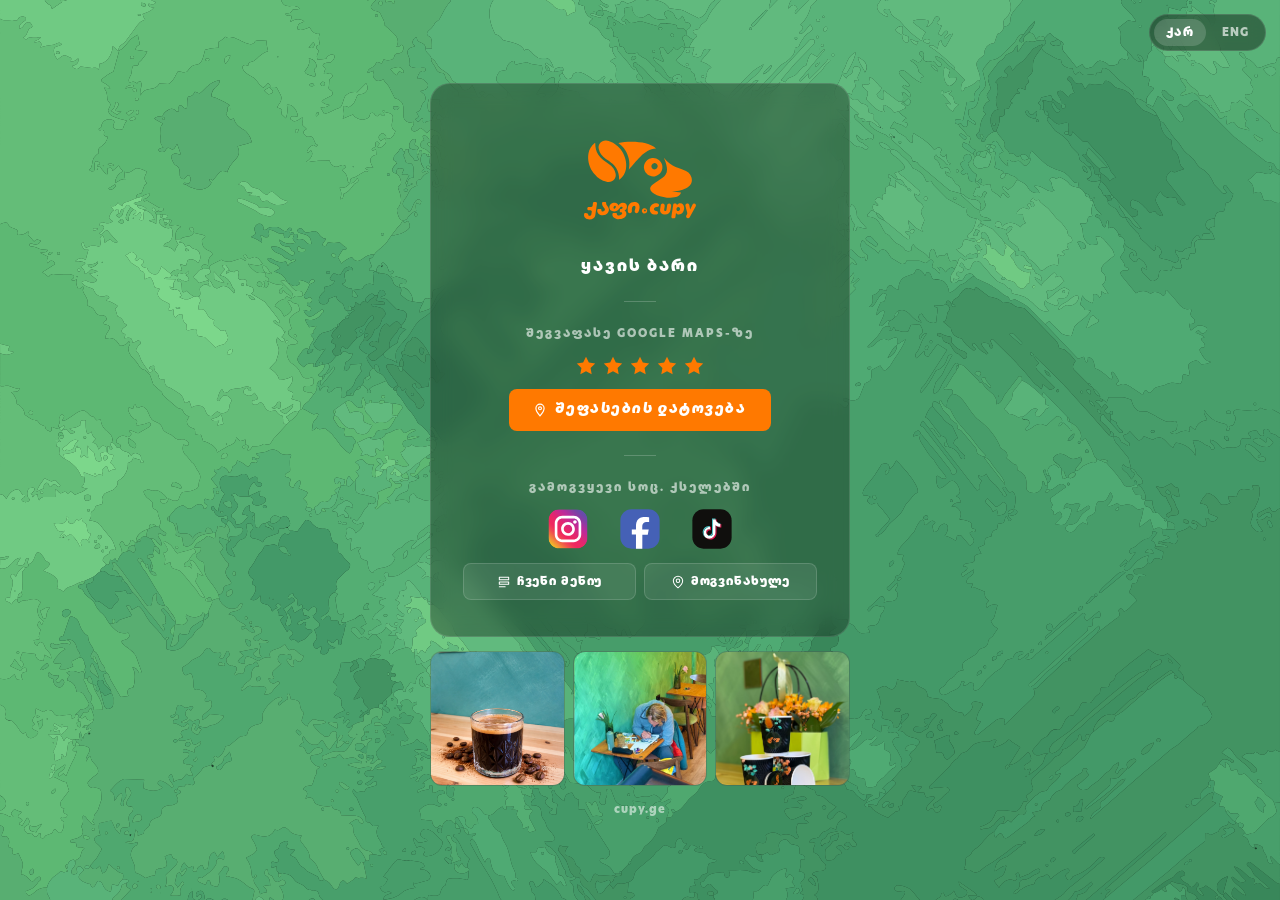
==== commit b45f2099: "Redesign links page with branded backdrop, fonts, and cafe imagery Rebuilds links.html around the gl" ====
--- a/links.html
+++ b/links.html
@@ -35,94 +35,380 @@
   <link rel="preconnect" href="https://fonts.gstatic.com" crossorigin>
   <link href="https://fonts.googleapis.com/css2?family=Noto+Sans+Georgian:wght@400;600;700&display=swap" rel="stylesheet">
 
-  <!-- Stylesheet -->
-  <link rel="preload" href="css/style.min.css" as="style">
-  <link rel="stylesheet" href="css/style.min.css" media="print" onload="this.media='all'">
-  <noscript><link rel="stylesheet" href="css/style.min.css"></noscript>
+  <style>
+    @font-face {
+      font-family: 'New Hero';
+      src: url('fonts/new-hero-super.otf') format('opentype');
+      font-weight: 400;
+      font-style: normal;
+      font-display: swap;
+    }
+    @font-face {
+      font-family: 'New Hero';
+      src: url('fonts/new-hero-super-italic.otf') format('opentype');
+      font-weight: 400;
+      font-style: italic;
+      font-display: swap;
+    }
+
+    *, *::before, *::after { box-sizing: border-box; margin: 0; padding: 0; }
+    html, body { height: 100%; }
+    body {
+      min-height: 100vh;
+      display: flex;
+      align-items: center;
+      justify-content: center;
+      font-family: 'New Hero', 'Noto Sans Georgian', sans-serif;
+      padding: 2rem 1.25rem;
+      position: relative;
+      overflow-x: hidden;
+      background: #1B3C28;
+      color: #fff;
+    }
+
+    .bg {
+      position: fixed;
+      inset: 0;
+      z-index: 0;
+      background-image: url('images/cupywall.svg');
+      background-size: cover;
+      background-position: center;
+      background-repeat: no-repeat;
+    }
+
+    /* Language toggle */
+    .lp-lang {
+      position: fixed;
+      top: 14px;
+      right: 14px;
+      z-index: 5;
+      display: flex;
+      gap: 4px;
+      background: rgba(0, 0, 0, 0.4);
+      backdrop-filter: blur(8px);
+      -webkit-backdrop-filter: blur(8px);
+      border: 1px solid rgba(255, 255, 255, 0.12);
+      border-radius: 999px;
+      padding: 4px;
+    }
+    .lang-btn {
+      background: transparent;
+      border: none;
+      color: rgba(255, 255, 255, 0.65);
+      font-family: 'New Hero', 'Noto Sans Georgian', sans-serif;
+      font-size: 11px;
+      letter-spacing: 0.1em;
+      text-transform: uppercase;
+      padding: 6px 12px;
+      border-radius: 999px;
+      cursor: pointer;
+      transition: background 0.2s, color 0.2s;
+    }
+    .lang-btn.active {
+      background: rgba(255, 255, 255, 0.16);
+      color: #fff;
+    }
+
+    .wrap {
+      position: relative;
+      z-index: 1;
+      width: 100%;
+      max-width: 360px;
+      display: flex;
+      flex-direction: column;
+      align-items: center;
+      gap: 10px;
+    }
+
+    .card {
+      width: 100%;
+      display: flex;
+      flex-direction: column;
+      align-items: center;
+      text-align: center;
+      background: rgba(0, 0, 0, 0.32);
+      border: 1px solid rgba(255, 255, 255, 0.12);
+      border-radius: 20px;
+      padding: clamp(1.5rem, 5vw, 2.25rem) clamp(1.25rem, 5vw, 2rem);
+      backdrop-filter: blur(10px);
+      -webkit-backdrop-filter: blur(10px);
+    }
+
+    .logo-wrap svg {
+      width: clamp(80px, 28vw, 120px);
+      height: clamp(80px, 28vw, 120px);
+    }
+    .logo-wrap svg path { fill: #ff7900; }
+
+    .subtitle {
+      font-size: clamp(12px, 3.2vw, 15px);
+      letter-spacing: 0.14em;
+      color: #fff;
+      margin-top: 0.6rem;
+    }
+
+    .divider {
+      width: 32px;
+      height: 1px;
+      background: rgba(255, 255, 255, 0.2);
+      margin: clamp(1rem, 4vw, 1.5rem) auto;
+    }
+
+    .section-label {
+      font-size: clamp(10px, 2.5vw, 11px);
+      letter-spacing: 0.18em;
+      color: rgba(255, 255, 255, 0.6);
+      text-transform: uppercase;
+      margin-bottom: clamp(0.65rem, 2.5vw, 0.9rem);
+    }
+
+    .stars { display: flex; gap: 5px; margin-bottom: 12px; }
+    .star { width: clamp(18px, 5vw, 22px); height: clamp(18px, 5vw, 22px); }
+
+    .rating-cta {
+      display: inline-flex;
+      align-items: center;
+      gap: 8px;
+      padding: clamp(9px, 2.5vw, 12px) clamp(16px, 5vw, 24px);
+      background: #ff7900;
+      border-radius: 8px;
+      text-decoration: none;
+      color: #fff;
+      font-style: italic;
+      font-size: clamp(11px, 3vw, 13px);
+      letter-spacing: 0.12em;
+      text-transform: uppercase;
+      transition: opacity 0.2s;
+    }
+    .rating-cta:hover { opacity: 0.85; }
+    .rating-cta svg { width: 14px; height: 14px; flex-shrink: 0; }
+
+    .socials {
+      display: flex;
+      gap: clamp(20px, 6vw, 32px);
+      justify-content: center;
+    }
+    .social-icon {
+      display: flex;
+      align-items: center;
+      justify-content: center;
+      text-decoration: none;
+      transition: opacity 0.2s, transform 0.2s;
+    }
+    .social-icon:hover { opacity: 0.8; transform: scale(1.1); }
+    .social-icon img { width: 40px; height: 40px; display: block; }
+
+    .secs {
+      display: flex;
+      gap: 8px;
+      width: 100%;
+      margin-top: 14px;
+    }
+    .btn-sec {
+      flex: 1;
+      display: inline-flex;
+      align-items: center;
+      justify-content: center;
+      gap: 6px;
+      padding: 10px 12px;
+      background: rgba(255, 255, 255, 0.08);
+      border: 1px solid rgba(255, 255, 255, 0.15);
+      border-radius: 8px;
+      color: #fff;
+      text-decoration: none;
+      font-size: 11px;
+      letter-spacing: 0.08em;
+      text-transform: uppercase;
+      transition: background 0.2s;
+    }
+    .btn-sec:hover { background: rgba(255, 255, 255, 0.15); }
+    .btn-sec svg { width: 14px; height: 14px; }
+
+    .img-row {
+      width: 100%;
+      display: flex;
+      gap: 8px;
+      justify-content: center;
+      margin-top: 4px;
+    }
+    .img-square {
+      flex: 1;
+      aspect-ratio: 1 / 1;
+      border-radius: 12px;
+      overflow: hidden;
+      position: relative;
+      background: rgba(0, 0, 0, 0.25);
+      border: 1px solid rgba(255, 255, 255, 0.1);
+    }
+    .img-slot {
+      position: absolute;
+      inset: 0;
+      background-size: cover;
+      background-position: center;
+      opacity: 0;
+      transform: scale(1);
+      transition: opacity 1.4s ease, transform 1.4s ease;
+    }
+    .img-slot.active { opacity: 1; }
+    .img-slot.zoom-out { opacity: 0; transform: scale(1.08); }
+
+    .foot {
+      margin-top: 6px;
+      font-size: 11px;
+      letter-spacing: 0.08em;
+      color: rgba(255, 255, 255, 0.55);
+    }
+    .foot a { color: inherit; text-decoration: none; }
+    .foot a:hover { color: #fff; }
+
+    @media (min-width: 600px) { .wrap { max-width: 400px; } }
+    @media (min-width: 1024px) { .wrap { max-width: 420px; } }
+  </style>
 </head>
 <body class="lp-body">
 
-  <!-- Language Toggle (floating) -->
+  <div class="bg" aria-hidden="true"></div>
+
+  <!-- Language Toggle -->
   <div class="lp-lang lang-toggle" role="group" aria-label="Language">
     <button class="lang-btn active" data-lang="ka" onclick="setLang('ka')">ქარ</button>
     <button class="lang-btn" data-lang="en" onclick="setLang('en')">ENG</button>
   </div>
 
-  <main class="lp-card">
-
-    <!-- Logo -->
-    <div class="lp-logo-wrap">
-      <div class="lp-icon" aria-hidden="true">
-        <svg viewBox="0 0 80 80" fill="none" xmlns="http://www.w3.org/2000/svg">
-          <path d="M20 30h32a4 4 0 0 1 4 4v20a16 16 0 0 1-16 16H32a16 16 0 0 1-16-16V34a4 4 0 0 1 4-4z" stroke="#E8872B" stroke-width="3"/>
-          <path d="M56 38h4a8 8 0 0 1 0 16h-4" stroke="#E8872B" stroke-width="3"/>
-          <path d="M30 14c0 0 2-4 0-8" stroke="#F0A050" stroke-width="3" stroke-linecap="round"/>
-          <path d="M36 16c0 0 2-4 0-8" stroke="#F0A050" stroke-width="3" stroke-linecap="round"/>
-          <path d="M42 14c0 0 2-4 0-8" stroke="#F0A050" stroke-width="3" stroke-linecap="round"/>
+  <div class="wrap">
+
+    <div class="card">
+
+      <!-- Logo -->
+      <div class="logo-wrap" aria-label="cupy coffee bar">
+        <svg xmlns="http://www.w3.org/2000/svg" viewBox="0 0 100 100" role="img">
+          <g>
+            <path d="M69.8642,31.4979c6.9432,16.0445-.9626,15.6623-9.4727,22.526-9.9846,8.053,22.1024,15.8641,23.7586,6.4504l-7.6275-.9196c7.3232-.0768,19.2188-3.2681,16.2495-12.0455-2.857-8.4454-13.8535-4.5229-22.9079-16.0114Z"/>
+            <path d="M63.329,23.6869c-10.5488.8349-15.9623,10.7798-22.7621,17.6688.1102-.3833.2048-.7718.2835-1.1657,1.0187-5.2665-.4462-10.6801-3.2397-15.18-.0945-.1417-.2153-.3203-.3151-.4621-.42-.6458-.8979-1.2392-1.4124-1.822-.6248-.8034-1.3442-1.4597-2.074-2.1371-.2468-.2153-.5461-.4568-.8034-.6616-.3361-.2573-.6826-.5041-1.0291-.7403,9.2204-2.1581,25.5607-1.6225,31.3524,4.4999Z"/>
+            <path d="M53.5056,41.1158c.9801,4.1301,5.1254,6.6852,9.261,5.7037,4.1301-.9801,6.6852-5.1254,5.705-9.2555-.9801-4.1301-5.1254-6.6852-9.2555-5.705-4.1356.9815-6.6907,5.1267-5.7105,9.2568ZM59.5737,39.1594c-.335-1.4115.5363-2.8249,1.9477-3.1599,1.406-.3337,2.8194.5376,3.1544,1.949.3337,1.406-.5376,2.8195-1.9436,3.1531-1.4114.335-2.8249-.5363-3.1586-1.9423Z"/>
+            <g>
+              <path d="M22.5952,17.27c.1593.0306.3927.0789.548.1163.4727.0636.8227.187,1.2689.3482,2.1819.6341,4.1667,1.8809,5.9672,3.2406.2577.206.5559.4488.8068.6648.7293.6788,1.449,1.3332,2.074,2.1382.512.5828.9899,1.1719,1.4109,1.8198.0983.1395.2221.3196.3166.4621,2.7937,4.4992,4.2557,9.9127,3.2366,15.1807-.6325,3.1981-2.4366,6.1514-4.9751,8.186-.1297.0837-.245.1948-.26.2015-.0883.0396-.3235.1505-.3461-.0438-.0671-3.4789-.6733-6.5488-2.5241-9.5104-.1479-.256-.2753-.425-.4317-.6642-.7556-1.1548-1.7491-2.1982-2.7937-3.1203-.2106-.1711-.4026-.3735-.6339-.5492-2.9907-2.3095-6.5548-3.914-8.7597-7.111-.9021-1.4154-1.4901-2.8941-1.8597-4.4253-1.0229-4.1561,2.8371-7.8928,6.9551-6.9341Z"/>
+              <path d="M22.6854,51.6c-.1593-.0309-.3925-.0795-.5478-.117-.4726-.0642-.8225-.1882-1.2684-.35-2.181-.6373-4.1639-1.8869-5.9625-3.2492-.2574-.2064-.5552-.4496-.8058-.666-.7283-.6798-1.4471-1.3353-2.0709-2.1412-.5111-.5836-.9882-1.1733-1.4082-1.8219-.0981-.1397-.2217-.3199-.316-.4626-2.7871-4.5032-4.2413-9.9189-3.2146-15.1854.6372-3.1972,2.4455-6.1478,4.9869-8.1788.1298-.0835.2453-.1945.2603-.2012.0884-.0394.3237-.15.3461.0443.0621,3.479.6638,6.5497,2.5104,9.514.1475.2562.2746.4254.4308.6649.7539,1.1559,1.7459,2.2008,2.7892,3.1243.2104.1714.4021.374.6331.5501,2.9873,2.3138,6.5491,3.9235,8.7494,7.1237.9001,1.4167,1.4859,2.8963,1.8532,4.428,1.0168,4.1576-2.8485,7.8887-6.9651,6.924Z"/>
+            </g>
+          </g>
+          <g>
+            <g>
+              <path d="M63.8057,72.3969c-1.4239,0-2.2155.8862-2.2155,1.8514,0,.9178.7283,1.5825,1.82,1.5825.0364,0,.0741-.0007.1128-.0022.9069-.0351,1.618.7746,1.4779,1.6713h0c-.0883.5649-.4967,1.0396-1.052,1.1758-.4402.1079-.8931.1619-1.346.1619-2.532,0-4.431-1.6774-4.431-4.3517,0-2.8485,2.1998-5.08,5.2382-5.08.447,0,.894.0492,1.3111.1373.7537.1591,1.2525.8781,1.136,1.6395l-.0039.0252c-.1179.7706-.825,1.3227-1.5977,1.219-.1446-.0194-.2947-.0299-.4501-.0299Z"/>
+              <path d="M70.6887,78.8375c-2.4527,0-3.9879-1.5508-3.9879-3.6397,0-.2056.016-.4431.0476-.6646l.5268-3.4515c.1249-.8182.8285-1.4225,1.6561-1.4225h0c1.0249,0,1.8095.912,1.6566,1.9254l-.469,3.107c-.0157.0949-.0157.1899-.0157.2689,0,.5857.3165.8862.9019.8862.5857,0,.9655-.3638,1.0921-1.1551l.5322-3.6019c.1214-.8217.8267-1.4304,1.6573-1.4304h.0107c1.0244,0,1.809.9112,1.6567,1.9243l-.4861,3.2347c-.3641,2.3578-1.8833,4.0195-4.7795,4.0195Z"/>
+              <path d="M80.7307,70.7479h0c.002.0541.0688.0736.1017.0306.6657-.8695,1.6496-1.3727,2.7056-1.3727,1.8197,0,3.2599,1.5985,3.2599,4.0195,0,3.165-2.1365,5.4121-4.4153,5.4121-.94,0-1.8098-.4645-2.2774-1.2869-.0274-.0481-.0982-.0373-.1067.0174l-.5219,3.3805c-.0852.5518-.5601.959-1.1185.959h-1.0988c-.693,0-1.2232-.6172-1.1188-1.3023l1.5223-9.9851c.0843-.5528.5596-.9611,1.1188-.9611h.8182c.6084,0,1.1079.481,1.1309,1.0889ZM81.7339,75.8307c.8475,0,1.4077-.5836,1.6242-1.2971.5196-1.7124-1.9321-2.7778-2.7375-1.1797-.1512.3001-.2317.6437-.2317.9892,0,.8862.4904,1.4875,1.345,1.4875Z"/>
+              <path d="M90.065,81.9075h-.1054c-1.1648,0-1.9077-1.2435-1.3556-2.2692l.6149-1.1423c.183-.34.2316-.7364.1361-1.1105l-1.4822-5.8062c-.2485-.9735.487-1.9203,1.4917-1.9203h.2012c.7431,0,1.3801.5308,1.5143,1.2616l.6863,3.7391h.0633l1.883-4.1033c.251-.5469.7975-.8974,1.3993-.8974h0c1.1712,0,1.9135,1.2558,1.3488,2.2819l-5.0467,9.1694c-.2706.4917-.7875.7972-1.3488.7972Z"/>
+            </g>
+            <g>
+              <path d="M3.3465,79.2579c0-.2697.0318-.5551.0953-.8484.1135-.5239.6114-.8743,1.1466-.8442l1.2348.0696c.6129.0345,1.0557.5569,1.0525,1.1708,0,.003,0,.006,0,.009,0,.6643.3322,1.0601,1.0761,1.0601s1.345-.3958,1.4559-1.171l.4048-2.1522c.0953-.6726-.4267-1.2739-1.1061-1.2739h-1.513c-.678,0-1.1998-.5991-1.1065-1.2707l.0853-.6142c.0767-.5523.5489-.9635,1.1065-.9635h2.1387c.557,0,1.029-.4104,1.1063-.962l.2366-2.0738c.0773-.5516.5493-.962,1.1063-.962h1.1621c.6786,0,1.2005.6001,1.1063,1.2722l-1.3882,9.5855c-.2852,2.0416-2.1522,3.5924-4.9217,3.5924-2.7062,0-4.4786-1.5349-4.4786-3.6238Z"/>
+              <path d="M14.36,75.5212c0-.2603.041-.5614.1231-.8644.0916-.3381.3963-.5758.7465-.5758h1.8523c.4707,0,.8203.4185.7588.8851-.0101.0767-.0153.1513-.0153.223,0,.617.3481,1.0761,1.1234,1.0761.8705,0,1.7884-.6017,1.7884-1.6301,0-1.4242-2.3581-2.4211-2.3581-5.2063,0-.0916.003-.186.0089-.2834.0244-.4022.3653-.7138.7682-.7138h1.8248c.4306,0,.7696.3535.769.7841,0,.0024,0,.0048,0,.0071,0,2.3737,2.3737,3.2443,2.3737,5.4754,0,1.4242-1.3769,4.5892-5.3172,4.5892-2.4687,0-4.4467-1.7091-4.4467-3.7663Z"/>
+              <path d="M27.0158,78.8783c0-.3119.0597-.6646.1411-.98.0744-.2882.3402-.479.6293-.4626l2.347.1331c.343.0194.6229.3249.622.6787v.0056c0,.9631.9175,1.208,1.4433,1.2334,1.3434.0647,3.0177-.6081,3.0177-1.7231,0-.4563-.4426-.8784-1.3286-.8784h0c-.433,0-.7661-.3944-.706-.8361l.0888-1.2558c.0223-.3157.2775-.5601.5848-.5601h0c.984,0,1.6891-.4901,1.6891-1.2671,0-.4897-.4592-.6757-.9675-.6757-.5904,0-.984.4392-1.2958.9293-.4754.7433-2.0831,3.0237-4.7072,3.0237-2.8209,0-4.1164-1.3852-4.1164-3.2264,0-2.4497,1.8534-4.0038,4.4119-4.0038,1.9543,0,2.895,1.2439,3.0921,2.2671.0103.0535.0742.0686.1035.0232.6708-1.0418,1.6558-2.2903,3.6105-2.2903,2.2961,0,3.4769,1.3177,3.4769,3.0912,0,1.5207-.7544,2.7199-1.9353,3.3452l-.213.0505c.9509.4054,1.6563,1.419,1.6563,2.8042,0,3.0407-3.5425,4.3246-6.6259,4.3246-1.7656,0-5.0186-1.2671-5.0186-3.7502ZM28.5413,73.878c.8035,0,1.2955-.9122,1.2955-1.7231,0-.4221-.1478-.7771-.5904-.7771-.82,0-1.3121.9289-1.3121,1.7231,0,.4221.1478.7771.607.7771Z"/>
+              <path d="M39.7882,74.7616c0-3.5288,1.8357-6.33,5.4595-6.33,2.7379,0,4.4153,1.6458,4.4153,4.1145,0,1.0614-.3388,2.7265-1.0338,4.1548-.2715.5579-.8411.9092-1.4616.9092h0c-1.1318,0-1.9026-1.1229-1.5239-2.1895.3533-.9947.5694-1.9159.5694-2.6373,0-.7276-.2215-1.345-1.0601-1.345-1.4719,0-1.9783,1.9147-1.9783,3.3232,0,.2549.0168.6238.0596,1.0651.0927.9549-.6575,1.7834-1.6169,1.7834h-.1144c-.8017,0-1.4889-.583-1.6072-1.3759-.0706-.473-.1077-.9746-.1077-1.4726Z"/>
+            </g>
+            <path d="M51.6125,76.1684c.2824,1.1898,1.4766,1.9259,2.668,1.6432,1.1898-.2824,1.9259-1.4766,1.6435-2.6664-.2824-1.1898-1.4766-1.9259-2.6664-1.6435-1.1914.2827-1.9275,1.4769-1.6451,2.6667ZM53.3606,75.6047c-.0965-.4066.1545-.8138.5611-.9103.405-.0961.8122.1549.9087.5615.0961.405-.1549.8122-.5599.9084-.4066.0965-.8138-.1545-.9099-.5595Z"/>
+          </g>
         </svg>
       </div>
-      <h1 class="lp-logo"><span data-ka="ქაფი" data-en="cupy">ქაფი</span><span class="dot">.</span>cupy</h1>
-      <p class="lp-subtitle" data-ka="ყავის ბარი" data-en="coffee bar">ყავის ბარი</p>
-    </div>
-
-    <div class="lp-divider"></div>
-
-    <!-- Rate on Google Maps -->
-    <section class="lp-sec">
-      <p class="lp-label" data-ka="შეგვაფასე Google Maps-ზე" data-en="Rate us on Google Maps">შეგვაფასე Google Maps-ზე</p>
-      <div class="lp-stars" aria-hidden="true">
-        <span>★</span><span>★</span><span>★</span><span>★</span><span>★</span>
+
+      <p class="subtitle" data-ka="ყავის ბარი" data-en="coffee bar">ყავის ბარი</p>
+
+      <div class="divider"></div>
+
+      <!-- Rate on Google Maps -->
+      <p class="section-label" data-ka="შეგვაფასე Google Maps-ზე" data-en="Rate us on Google Maps">შეგვაფასე Google Maps-ზე</p>
+      <div class="stars" aria-hidden="true">
+        <svg class="star" viewBox="0 0 24 24"><polygon points="12,2 15.09,8.26 22,9.27 17,14.14 18.18,21.02 12,17.77 5.82,21.02 7,14.14 2,9.27 8.91,8.26" fill="#ff7900"/></svg>
+        <svg class="star" viewBox="0 0 24 24"><polygon points="12,2 15.09,8.26 22,9.27 17,14.14 18.18,21.02 12,17.77 5.82,21.02 7,14.14 2,9.27 8.91,8.26" fill="#ff7900"/></svg>
+        <svg class="star" viewBox="0 0 24 24"><polygon points="12,2 15.09,8.26 22,9.27 17,14.14 18.18,21.02 12,17.77 5.82,21.02 7,14.14 2,9.27 8.91,8.26" fill="#ff7900"/></svg>
+        <svg class="star" viewBox="0 0 24 24"><polygon points="12,2 15.09,8.26 22,9.27 17,14.14 18.18,21.02 12,17.77 5.82,21.02 7,14.14 2,9.27 8.91,8.26" fill="#ff7900"/></svg>
+        <svg class="star" viewBox="0 0 24 24"><polygon points="12,2 15.09,8.26 22,9.27 17,14.14 18.18,21.02 12,17.77 5.82,21.02 7,14.14 2,9.27 8.91,8.26" fill="#ff7900"/></svg>
       </div>
-      <a href="https://maps.app.goo.gl/9YFwAdJ19i42Wx4o9" class="lp-btn" target="_blank" rel="noopener noreferrer">
-        <svg viewBox="0 0 24 24" fill="currentColor" aria-hidden="true"><path d="M12 2C8.13 2 5 5.13 5 9c0 5.25 7 13 7 13s7-7.75 7-13c0-3.87-3.13-7-7-7zm0 9.5a2.5 2.5 0 1 1 0-5 2.5 2.5 0 0 1 0 5z"/></svg>
+      <a class="rating-cta" href="https://maps.app.goo.gl/9YFwAdJ19i42Wx4o9" target="_blank" rel="noopener noreferrer">
+        <svg viewBox="0 0 24 24" fill="none" stroke="#fff" stroke-width="2" aria-hidden="true"><path d="M12 2C8.13 2 5 5.13 5 9c0 5.25 7 13 7 13s7-7.75 7-13c0-3.87-3.13-7-7-7z"/><circle cx="12" cy="9" r="2.5"/></svg>
         <span data-ka="შეფასების დატოვება" data-en="Leave a Review">შეფასების დატოვება</span>
       </a>
-    </section>
-
-    <div class="lp-divider"></div>
-
-    <!-- Follow on Socials -->
-    <section class="lp-sec">
-      <p class="lp-label" data-ka="გამოგვყევი სოც. ქსელებში" data-en="Follow us on socials">გამოგვყევი სოც. ქსელებში</p>
-      <div class="lp-socials">
-        <a href="https://www.instagram.com/cupy.coffeebar/" class="lp-social lp-ig" aria-label="Instagram" target="_blank" rel="noopener noreferrer">
-          <svg viewBox="0 0 24 24" aria-hidden="true"><path d="M12 2.163c3.204 0 3.584.012 4.85.07 3.252.148 4.771 1.691 4.919 4.919.058 1.265.069 1.645.069 4.849 0 3.205-.012 3.584-.069 4.849-.149 3.225-1.664 4.771-4.919 4.919-1.266.058-1.644.07-4.85.07-3.204 0-3.584-.012-4.849-.07-3.26-.149-4.771-1.699-4.919-4.92-.058-1.265-.07-1.644-.07-4.849 0-3.204.013-3.583.07-4.849.149-3.227 1.664-4.771 4.919-4.919 1.266-.057 1.645-.069 4.849-.069zM12 0C8.741 0 8.333.014 7.053.072 2.695.272.273 2.69.073 7.052.014 8.333 0 8.741 0 12c0 3.259.014 3.668.072 4.948.2 4.358 2.618 6.78 6.98 6.98C8.333 23.986 8.741 24 12 24c3.259 0 3.668-.014 4.948-.072 4.354-.2 6.782-2.618 6.979-6.98.059-1.28.073-1.689.073-4.948 0-3.259-.014-3.667-.072-4.947-.196-4.354-2.617-6.78-6.979-6.98C15.668.014 15.259 0 12 0zm0 5.838a6.162 6.162 0 100 12.324 6.162 6.162 0 000-12.324zM12 16a4 4 0 110-8 4 4 0 010 8zm6.406-11.845a1.44 1.44 0 100 2.881 1.44 1.44 0 000-2.881z"/></svg>
-          <span>Instagram</span>
+
+      <div class="divider"></div>
+
+      <!-- Follow on Socials -->
+      <p class="section-label" data-ka="გამოგვყევი სოც. ქსელებში" data-en="Follow us on socials">გამოგვყევი სოც. ქსელებში</p>
+      <div class="socials">
+        <a class="social-icon" href="https://www.instagram.com/cupy.coffeebar/" target="_blank" rel="noopener noreferrer" aria-label="Instagram">
+          <img src="images/socials/ig.svg" width="40" height="40" alt="Instagram">
         </a>
-        <a href="https://www.facebook.com/coffee.moves.friendship/" class="lp-social lp-fb" aria-label="Facebook" target="_blank" rel="noopener noreferrer">
-          <svg viewBox="0 0 24 24" aria-hidden="true"><path d="M24 12.073c0-6.627-5.373-12-12-12s-12 5.373-12 12c0 5.99 4.388 10.954 10.125 11.854v-8.385H7.078v-3.47h3.047V9.43c0-3.007 1.792-4.669 4.533-4.669 1.312 0 2.686.235 2.686.235v2.953H15.83c-1.491 0-1.956.925-1.956 1.874v2.25h3.328l-.532 3.47h-2.796v8.385C19.612 23.027 24 18.062 24 12.073z"/></svg>
-          <span>Facebook</span>
+        <a class="social-icon" href="https://www.facebook.com/coffee.moves.friendship/" target="_blank" rel="noopener noreferrer" aria-label="Facebook">
+          <img src="images/socials/fb.svg" width="40" height="40" alt="Facebook">
         </a>
-        <a href="https://www.tiktok.com/@coffee.moves.friendship" class="lp-social lp-tt" aria-label="TikTok" target="_blank" rel="noopener noreferrer">
-          <svg viewBox="0 0 24 24" aria-hidden="true"><path d="M19.59 6.69a4.83 4.83 0 01-3.77-4.25V2h-3.45v13.67a2.89 2.89 0 01-2.88 2.5 2.89 2.89 0 01-2.89-2.89 2.89 2.89 0 012.89-2.89c.28 0 .54.04.79.1v-3.5a6.37 6.37 0 00-.79-.05A6.34 6.34 0 003.15 15.2a6.34 6.34 0 0010.86 4.44 6.28 6.28 0 001.83-4.44V8.88a8.28 8.28 0 004.79 1.52V7a4.85 4.85 0 01-1.04-.31z"/></svg>
-          <span>TikTok</span>
+        <a class="social-icon" href="https://www.tiktok.com/@coffee.moves.friendship" target="_blank" rel="noopener noreferrer" aria-label="TikTok">
+          <img src="images/socials/tt.svg" width="40" height="40" alt="TikTok">
         </a>
       </div>
-    </section>
-
-    <div class="lp-divider"></div>
-
-    <!-- Secondary actions -->
-    <section class="lp-sec">
-      <div class="lp-secs">
-        <a href="/menu" class="lp-btn-sec">
+
+      <!-- Secondary actions -->
+      <div class="secs">
+        <a href="/menu" class="btn-sec">
           <svg viewBox="0 0 24 24" fill="none" stroke="currentColor" stroke-width="1.8" stroke-linecap="round" stroke-linejoin="round" aria-hidden="true"><path d="M4 4h16v4H4zM4 12h16v4H4zM4 20h10v0"/></svg>
           <span data-ka="ჩვენი მენიუ" data-en="Our Menu">ჩვენი მენიუ</span>
         </a>
-        <a href="https://maps.google.com/?q=148%20Davit%20Guramishvili%20Ave%2C%20Tbilisi" class="lp-btn-sec" target="_blank" rel="noopener noreferrer">
+        <a href="https://maps.google.com/?q=148%20Davit%20Guramishvili%20Ave%2C%20Tbilisi" class="btn-sec" target="_blank" rel="noopener noreferrer">
           <svg viewBox="0 0 24 24" fill="none" stroke="currentColor" stroke-width="1.8" stroke-linecap="round" stroke-linejoin="round" aria-hidden="true"><path d="M20 10c0 6-8 12-8 12s-8-6-8-12a8 8 0 1 1 16 0Z"/><circle cx="12" cy="10" r="3"/></svg>
           <span data-ka="მოგვინახულე" data-en="Visit Us">მოგვინახულე</span>
         </a>
       </div>
-    </section>
-
-    <p class="lp-foot">
-      <a href="/" data-ka="cupy.ge" data-en="cupy.ge">cupy.ge</a>
-    </p>
-
-  </main>
-
-  <!-- JavaScript -->
+
+    </div>
+
+    <!-- Image cycler -->
+    <div class="img-row" id="imgRow" aria-hidden="true">
+      <div class="img-square"><div class="img-slot active"></div><div class="img-slot"></div></div>
+      <div class="img-square"><div class="img-slot active"></div><div class="img-slot"></div></div>
+      <div class="img-square"><div class="img-slot active"></div><div class="img-slot"></div></div>
+    </div>
+
+    <p class="foot"><a href="/" data-ka="cupy.ge" data-en="cupy.ge">cupy.ge</a></p>
+
+  </div>
+
   <script src="js/script.min.js" defer></script>
+  <script>
+    (function () {
+      var IMAGE_FOLDER = 'images/cupyrealimages/';
+      var imageList = [1, 2, 3, 4, 5, 6, 7].map(function (n) { return IMAGE_FOLDER + n + '.jpg'; });
+
+      function nextImage(square) {
+        var slots = square.querySelectorAll('.img-slot');
+        var active = square.querySelector('.img-slot.active');
+        var inactive = Array.prototype.find.call(slots, function (s) { return !s.classList.contains('active'); });
+        var src;
+        do {
+          src = imageList[Math.floor(Math.random() * imageList.length)];
+        } while (imageList.length > 1 && inactive.style.backgroundImage === 'url("' + src + '")');
+        inactive.style.backgroundImage = "url('" + src + "')";
+        requestAnimationFrame(function () {
+          active.classList.add('zoom-out');
+          active.classList.remove('active');
+          inactive.classList.add('active');
+          setTimeout(function () {
+            active.classList.remove('zoom-out');
+            active.style.backgroundImage = '';
+          }, 1500);
+        });
+      }
+
+      function startCycling() {
+        var squares = document.querySelectorAll('.img-square');
+        squares.forEach(function (sq, i) {
+          var src = imageList[Math.floor(Math.random() * imageList.length)];
+          sq.querySelector('.img-slot.active').style.backgroundImage = "url('" + src + "')";
+          setTimeout(function cycle() {
+            nextImage(sq);
+            setTimeout(cycle, 3000 + Math.random() * 2000);
+          }, 2000 + i * 1200);
+        });
+      }
+
+      if (document.readyState !== 'loading') startCycling();
+      else document.addEventListener('DOMContentLoaded', startCycling);
+    })();
+  </script>
 </body>
 </html>
